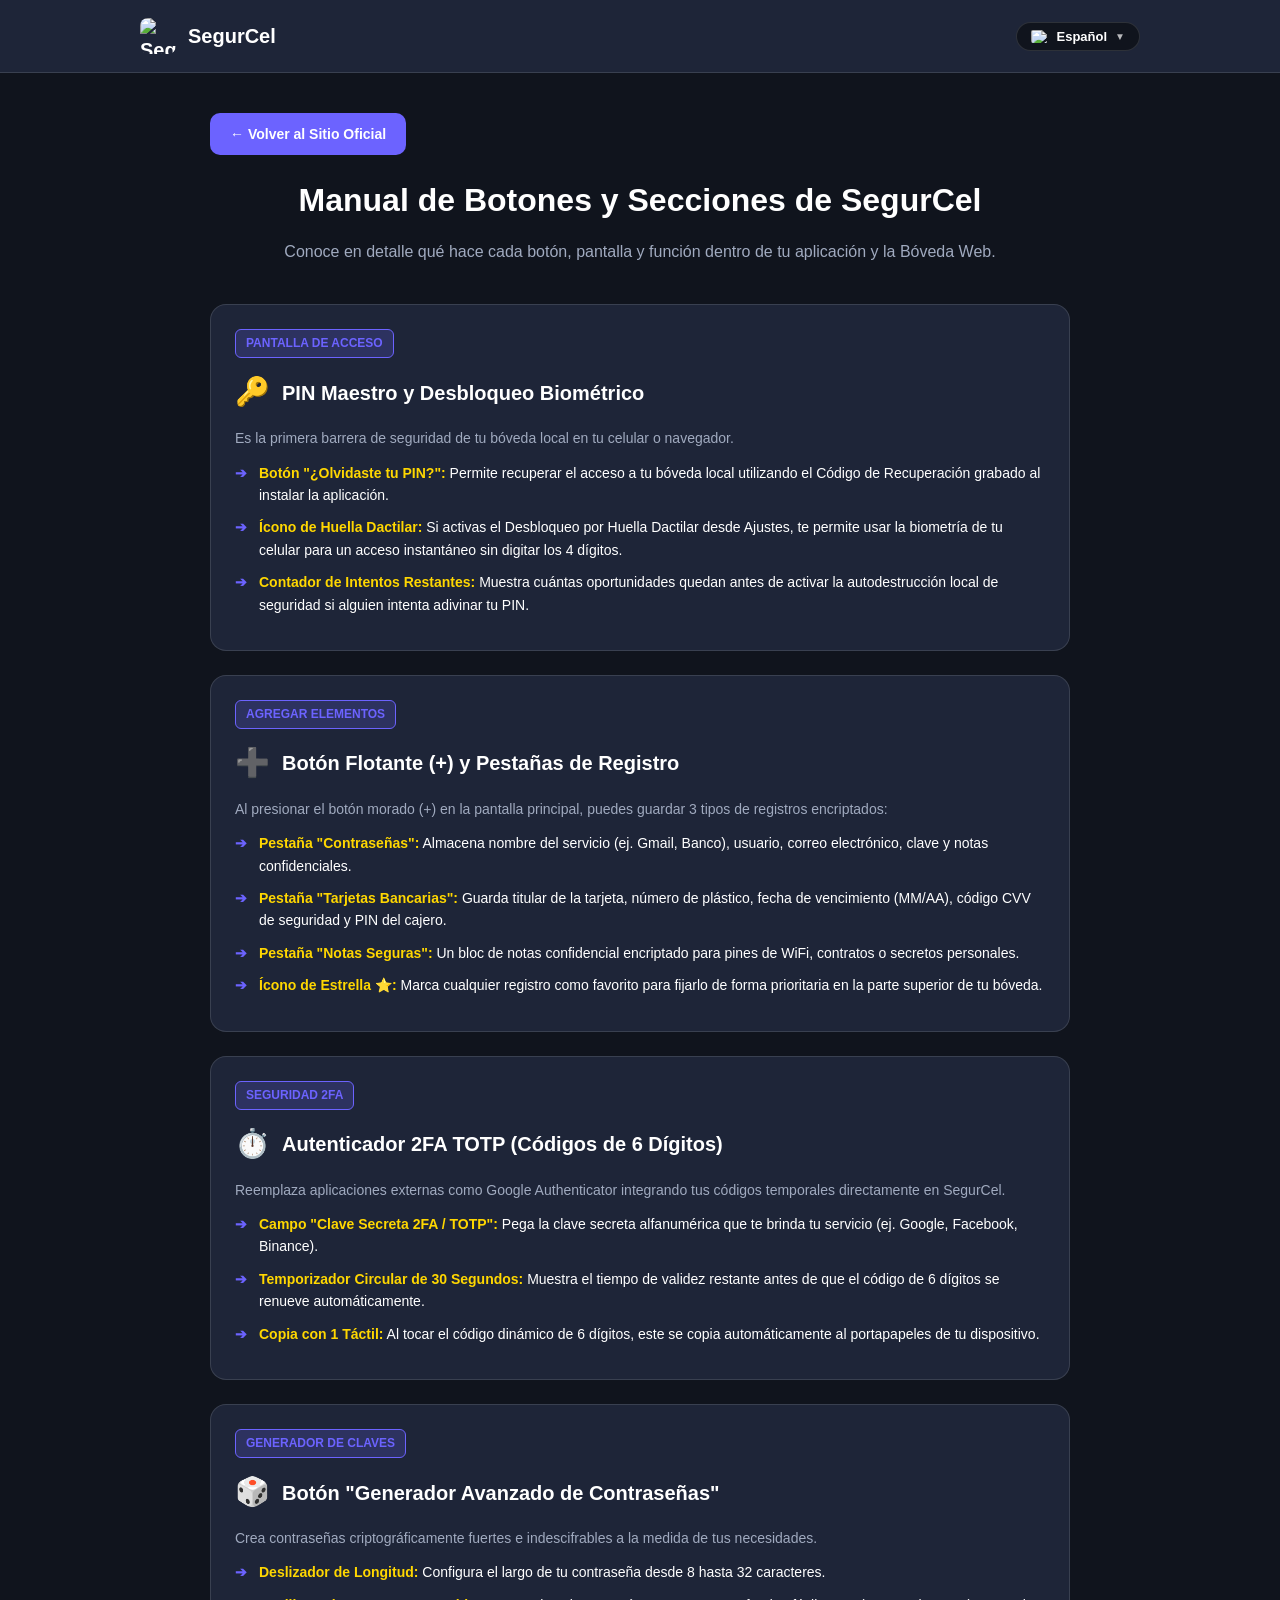
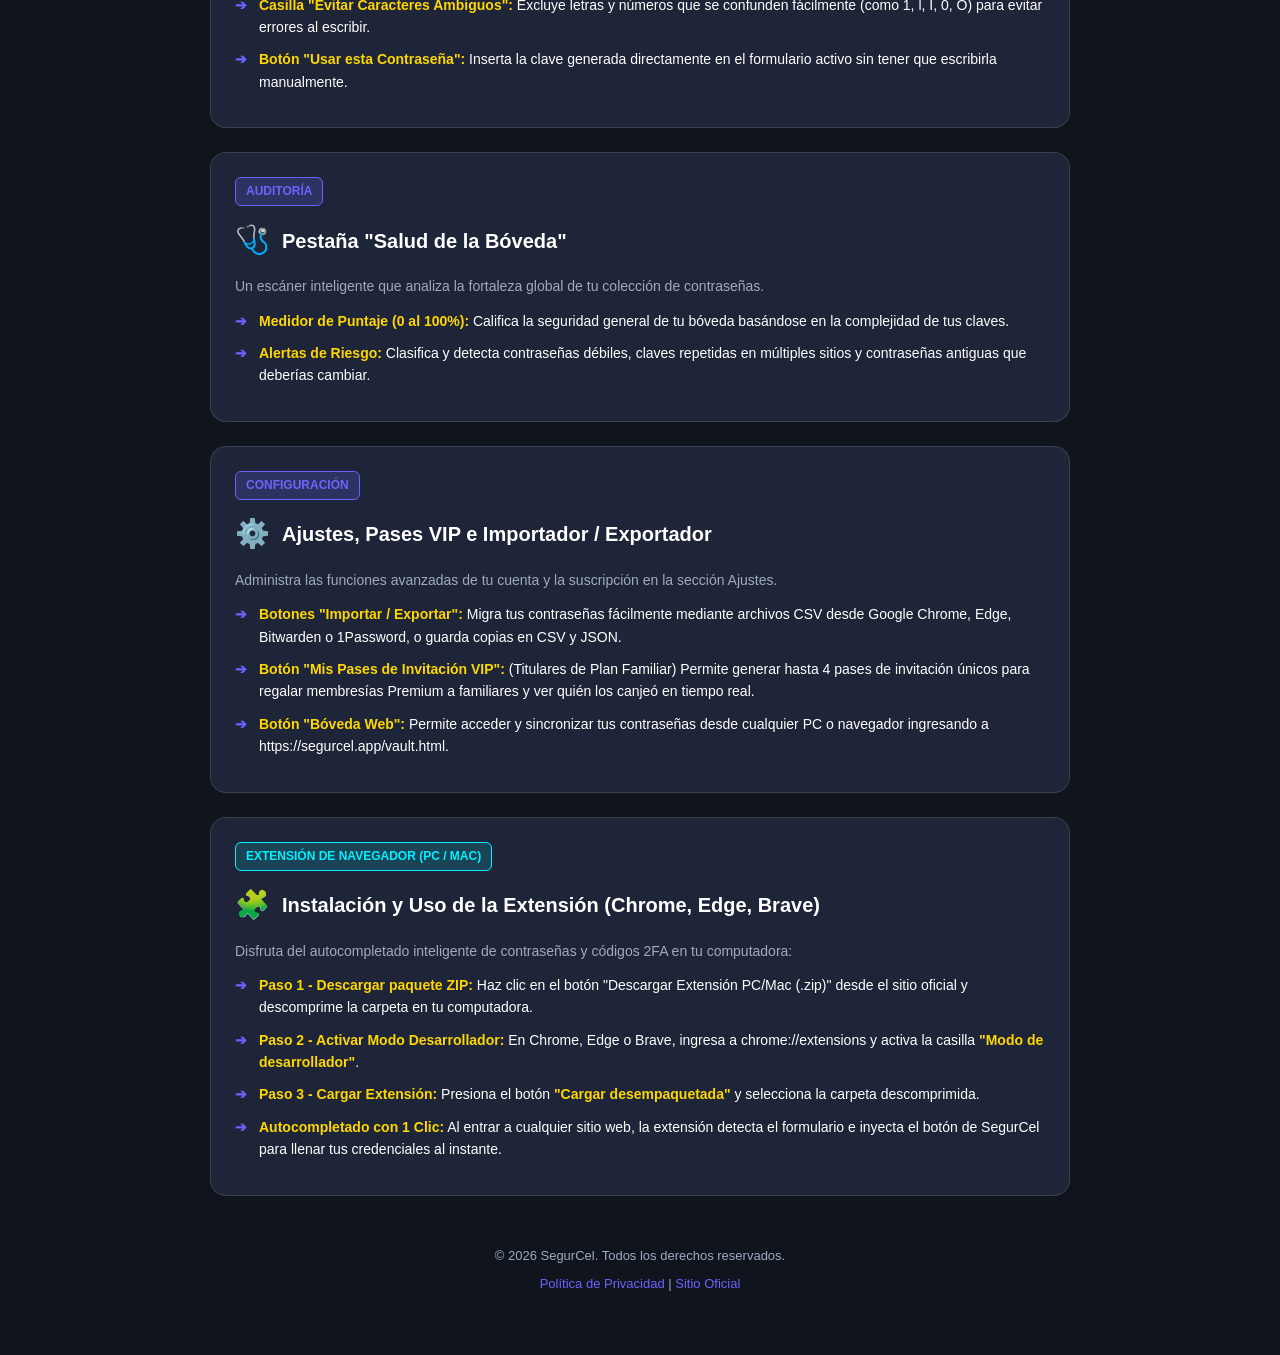
==== web/guide.html @ 8130ceb7 "feat: Add reusable web/navbar.js for header, flags dropdown, and 10-language dynamic footer translat" ====
<!DOCTYPE html>
<html lang="es">
<head>
    <meta charset="UTF-8">
    <meta name="viewport" content="width=device-width, initial-scale=1.0">
    <title>Manual de Funciones y Botones - SegurCel</title>
    <link rel="icon" type="image/png" href="favicon.png">
    <style>
        :root {
            --bg-color: #10141D;
            --card-bg: #1E2538;
            --primary: #6C63FF;
            --accent: #FFD700;
            --text-main: #FFFFFF;
            --text-muted: #A0AABF;
            --border-color: rgba(255, 255, 255, 0.12);
        }

        * {
            box-sizing: border-box;
            margin: 0;
            padding: 0;
            font-family: -apple-system, BlinkMacSystemFont, "Segoe UI", Roboto, Helvetica, Arial, sans-serif;
        }

        body {
            background-color: var(--bg-color);
            color: var(--text-main);
            line-height: 1.6;
            padding-bottom: 60px;
        }

        header {
            background-color: var(--card-bg);
            border-bottom: 1px solid var(--border-color);
            padding: 18px 24px;
            position: sticky;
            top: 0;
            z-index: 100;
        }

        .nav-container {
            max-width: 1000px;
            margin: 0 auto;
            display: flex;
            justify-content: space-between;
            align-items: center;
        }

        .brand {
            display: flex;
            align-items: center;
            gap: 12px;
            text-decoration: none;
            color: var(--text-main);
            font-weight: 800;
            font-size: 20px;
        }

        .brand img {
            width: 36px;
            height: 36px;
            border-radius: 8px;
        }

        .lang-dropdown {
            position: relative;
            display: inline-block;
        }

        .lang-dropbtn {
            background: #10141D;
            color: var(--text-main);
            border: 1px solid var(--border-color);
            padding: 6px 14px;
            border-radius: 20px;
            font-size: 13px;
            font-weight: 600;
            cursor: pointer;
            display: flex;
            align-items: center;
            gap: 8px;
            outline: none;
        }

        .lang-dropbtn img {
            width: 18px;
            height: 13px;
            border-radius: 2px;
            object-fit: cover;
        }

        .lang-dropdown-content {
            display: none;
            position: absolute;
            right: 0;
            top: 115%;
            background-color: #1E2538;
            min-width: 150px;
            box-shadow: 0px 8px 24px rgba(0,0,0,0.6);
            border-radius: 12px;
            border: 1px solid var(--border-color);
            z-index: 2000;
            overflow: hidden;
        }

        .lang-dropdown-content.show {
            display: block;
        }

        .lang-dropdown-content div {
            color: var(--text-main);
            padding: 10px 14px;
            font-size: 13px;
            font-weight: 600;
            cursor: pointer;
            display: flex;
            align-items: center;
            gap: 10px;
            transition: background 0.2s;
        }

        .lang-dropdown-content div:hover {
            background-color: var(--primary);
        }

        .lang-dropdown-content div img {
            width: 18px;
            height: 13px;
            border-radius: 2px;
            object-fit: cover;
        }

        .container {
            max-width: 900px;
            margin: 40px auto 0;
            padding: 0 20px;
        }

        .guide-title {
            font-size: 32px;
            font-weight: 800;
            text-align: center;
            margin-bottom: 12px;
            color: var(--text-main);
        }

        .guide-subtitle {
            text-align: center;
            color: var(--text-muted);
            font-size: 16px;
            margin-bottom: 40px;
        }

        .guide-card {
            background-color: var(--card-bg);
            border: 1px solid var(--border-color);
            border-radius: 16px;
            padding: 24px;
            margin-bottom: 24px;
            transition: transform 0.2s ease, border-color 0.2s ease;
        }

        .guide-card:hover {
            border-color: var(--primary);
        }

        .section-badge {
            display: inline-block;
            background-color: rgba(108, 99, 255, 0.2);
            color: var(--primary);
            border: 1px solid var(--primary);
            font-size: 12px;
            font-weight: 700;
            padding: 4px 10px;
            border-radius: 6px;
            margin-bottom: 12px;
            text-transform: uppercase;
        }

        .card-header {
            display: flex;
            align-items: center;
            gap: 12px;
            margin-bottom: 12px;
        }

        .card-icon {
            font-size: 28px;
        }

        .card-title {
            font-size: 20px;
            font-weight: 700;
        }

        .card-text {
            color: var(--text-muted);
            font-size: 14px;
            margin-bottom: 12px;
        }

        ul.button-list {
            list-style: none;
            padding-left: 0;
        }

        ul.button-list li {
            position: relative;
            padding-left: 24px;
            margin-bottom: 10px;
            color: var(--text-main);
            font-size: 14px;
        }

        ul.button-list li strong {
            color: var(--accent);
        }

        ul.button-list li::before {
            content: "➔";
            position: absolute;
            left: 0;
            color: var(--primary);
            font-weight: bold;
        }

        @media (max-width: 600px) {
            header { padding: 12px 16px; }
            .brand { font-size: 17px; gap: 8px; }
            .brand img { width: 28px; height: 28px; }
            .container { margin-top: 20px; padding: 0 14px; }
            .btn-back { display: block; width: 100%; text-align: center; padding: 12px; font-size: 13px; margin-bottom: 20px; }
            .guide-title { font-size: 22px; line-height: 1.3; }
            .guide-subtitle { font-size: 13px; margin-bottom: 24px; }
            .guide-card { padding: 16px 14px; border-radius: 14px; margin-bottom: 16px; }
            .card-header { gap: 8px; margin-bottom: 8px; }
            .card-icon { font-size: 24px; }
            .card-title { font-size: 17px; }
            .card-text { font-size: 13px; margin-bottom: 10px; }
            ul.button-list li { padding-left: 20px; font-size: 13px; margin-bottom: 8px; }
        }

        footer { text-align: center; margin-top: 50px; color: var(--text-muted); font-size: 13px; }
        footer a { color: var(--primary); text-decoration: none; }
        .btn-back { display: inline-block; background-color: var(--primary); color: #fff; padding: 10px 20px; border-radius: 10px; text-decoration: none; font-weight: 700; font-size: 14px; margin-bottom: 20px; }
    </style>
</head>
<body>
    <header>
        <div class="nav-container">
            <a href="index.html" class="brand">
                <img src="assets/assets/html/logo_solo.jpeg" alt="SegurCel Logo">
                <span>SegurCel</span>
            </a>
            <div class="lang-dropdown">
                <button class="lang-dropbtn" onclick="toggleLangMenu(event)">
                    <img src="https://flagcdn.com/20x15/es.png" id="selectedFlag" alt="Flag">
                    <span id="selectedLangName">Español</span>
                    <span style="font-size: 10px; opacity: 0.7;">▼</span>
                </button>
                <div class="lang-dropdown-content" id="langMenu">
                    <div onclick="selectLanguage('es', 'https://flagcdn.com/20x15/es.png', 'Español')"><img src="https://flagcdn.com/20x15/es.png" alt="es"> Español</div>
                    <div onclick="selectLanguage('en', 'https://flagcdn.com/20x15/us.png', 'English')"><img src="https://flagcdn.com/20x15/us.png" alt="en"> English</div>
                    <div onclick="selectLanguage('pt', 'https://flagcdn.com/20x15/br.png', 'Português')"><img src="https://flagcdn.com/20x15/br.png" alt="pt"> Português</div>
                    <div onclick="selectLanguage('zh', 'https://flagcdn.com/20x15/cn.png', '中文')"><img src="https://flagcdn.com/20x15/cn.png" alt="zh"> 中文</div>
                    <div onclick="selectLanguage('fr', 'https://flagcdn.com/20x15/fr.png', 'Français')"><img src="https://flagcdn.com/20x15/fr.png" alt="fr"> Français</div>
                    <div onclick="selectLanguage('hi', 'https://flagcdn.com/20x15/in.png', 'हिन्दी')"><img src="https://flagcdn.com/20x15/in.png" alt="hi"> हिन्दी</div>
                    <div onclick="selectLanguage('de', 'https://flagcdn.com/20x15/de.png', 'Deutsch')"><img src="https://flagcdn.com/20x15/de.png" alt="de"> Deutsch</div>
                    <div onclick="selectLanguage('ja', 'https://flagcdn.com/20x15/jp.png', '日本語')"><img src="https://flagcdn.com/20x15/jp.png" alt="ja"> 日本語</div>
                    <div onclick="selectLanguage('ko', 'https://flagcdn.com/20x15/kr.png', '한국어')"><img src="https://flagcdn.com/20x15/kr.png" alt="ko"> 한국어</div>
                    <div onclick="selectLanguage('ru', 'https://flagcdn.com/20x15/ru.png', 'Русский')"><img src="https://flagcdn.com/20x15/ru.png" alt="ru"> Русский</div>
                </div>
            </div>
        </div>
    </header>

    <div class="container">
        <a href="index.html" class="btn-back" id="btnBack">← Volver al Sitio Oficial</a>
        <h1 class="guide-title" id="guideTitle">Manual de Botones y Secciones de SegurCel</h1>
        <p class="guide-subtitle" id="guideSub">Conoce en detalle qué hace cada botón, pantalla y función dentro de tu aplicación y la Bóveda Web.</p>

        <!-- Sección 1 -->
        <div class="guide-card">
            <span class="section-badge" id="s1_badge">PANTALLA DE ACCESO</span>
            <div class="card-header">
                <span class="card-icon">🔑</span>
                <h2 class="card-title" id="s1_title">PIN Maestro y Desbloqueo Biométrico</h2>
            </div>
            <p class="card-text" id="s1_text">Es la primera barrera de seguridad de tu bóveda local en tu celular o navegador.</p>
            <ul class="button-list">
                <li id="s1_l1"><strong>Botón "¿Olvidaste tu PIN?":</strong> Permite recuperar el acceso a tu bóveda local utilizando el Código de Recuperación grabado al instalar la aplicación.</li>
                <li id="s1_l2"><strong>Ícono de Huella Dactilar:</strong> Si activas el Desbloqueo por Huella Dactilar desde Ajustes, te permite usar la biometría de tu celular para un acceso instantáneo sin digitar los 4 dígitos.</li>
                <li id="s1_l3"><strong>Contador de Intentos Restantes:</strong> Muestra cuántas oportunidades quedan antes de activar la autodestrucción local de seguridad si alguien intenta adivinar tu PIN.</li>
            </ul>
        </div>

        <!-- Sección 2 -->
        <div class="guide-card">
            <span class="section-badge" id="s2_badge">AGREGAR ELEMENTOS</span>
            <div class="card-header">
                <span class="card-icon">➕</span>
                <h2 class="card-title" id="s2_title">Botón Flotante (+) y Pestañas de Registro</h2>
            </div>
            <p class="card-text" id="s2_text">Al presionar el botón morado (+) en la pantalla principal, puedes guardar 3 tipos de registros encriptados:</p>
            <ul class="button-list">
                <li id="s2_l1"><strong>Pestaña "Contraseñas":</strong> Almacena nombre del servicio (ej. Gmail, Banco), usuario, correo electrónico, clave y notas confidenciales.</li>
                <li id="s2_l2"><strong>Pestaña "Tarjetas Bancarias":</strong> Guarda titular de la tarjeta, número de plástico, fecha de vencimiento (MM/AA), código CVV de seguridad y PIN del cajero.</li>
                <li id="s2_l3"><strong>Pestaña "Notas Seguras":</strong> Un bloc de notas confidencial encriptado para pines de WiFi, contratos o secretos personales.</li>
                <li id="s2_l4"><strong>Ícono de Estrella ⭐:</strong> Marca cualquier registro como favorito para fijarlo de forma prioritaria en la parte superior de tu bóveda.</li>
            </ul>
        </div>

        <!-- Sección 3 -->
        <div class="guide-card">
            <span class="section-badge" id="s3_badge">SEGURIDAD 2FA</span>
            <div class="card-header">
                <span class="card-icon">⏱️</span>
                <h2 class="card-title" id="s3_title">Autenticador 2FA TOTP (Códigos de 6 Dígitos)</h2>
            </div>
            <p class="card-text" id="s3_text">Reemplaza aplicaciones externas como Google Authenticator integrando tus códigos temporales directamente en SegurCel.</p>
            <ul class="button-list">
                <li id="s3_l1"><strong>Campo "Clave Secreta 2FA / TOTP":</strong> Pega la clave secreta alfanumérica que te brinda tu servicio (ej. Google, Facebook, Binance).</li>
                <li id="s3_l2"><strong>Temporizador Circular de 30 Segundos:</strong> Muestra el tiempo de validez restante antes de que el código de 6 dígitos se renueve automáticamente.</li>
                <li id="s3_l3"><strong>Copia con 1 Táctil:</strong> Al tocar el código dinámico de 6 dígitos, este se copia automáticamente al portapapeles de tu dispositivo.</li>
            </ul>
        </div>

        <!-- Sección 4 -->
        <div class="guide-card">
            <span class="section-badge" id="s4_badge">GENERADOR DE CLAVES</span>
            <div class="card-header">
                <span class="card-icon">🎲</span>
                <h2 class="card-title" id="s4_title">Botón "Generador Avanzado de Contraseñas"</h2>
            </div>
            <p class="card-text" id="s4_text">Crea contraseñas criptográficamente fuertes e indescifrables a la medida de tus necesidades.</p>
            <ul class="button-list">
                <li id="s4_l1"><strong>Deslizador de Longitud:</strong> Configura el largo de tu contraseña desde 8 hasta 32 caracteres.</li>
                <li id="s4_l2"><strong>Casilla "Evitar Caracteres Ambiguos":</strong> Excluye letras y números que se confunden fácilmente (como 1, l, I, 0, O) para evitar errores al escribir.</li>
                <li id="s4_l3"><strong>Botón "Usar esta Contraseña":</strong> Inserta la clave generada directamente en el formulario activo sin tener que escribirla manualmente.</li>
            </ul>
        </div>

        <!-- Sección 5 -->
        <div class="guide-card">
            <span class="section-badge" id="s5_badge">AUDITORÍA</span>
            <div class="card-header">
                <span class="card-icon">🩺</span>
                <h2 class="card-title" id="s5_title">Pestaña "Salud de la Bóveda"</h2>
            </div>
            <p class="card-text" id="s5_text">Un escáner inteligente que analiza la fortaleza global de tu colección de contraseñas.</p>
            <ul class="button-list">
                <li id="s5_l1"><strong>Medidor de Puntaje (0 al 100%):</strong> Califica la seguridad general de tu bóveda basándose en la complejidad de tus claves.</li>
                <li id="s5_l2"><strong>Alertas de Riesgo:</strong> Clasifica y detecta contraseñas débiles, claves repetidas en múltiples sitios y contraseñas antiguas que deberías cambiar.</li>
            </ul>
        </div>

        <!-- Sección 6 -->
        <div class="guide-card">
            <span class="section-badge" id="s6_badge">CONFIGURACIÓN</span>
            <div class="card-header">
                <span class="card-icon">⚙️</span>
                <h2 class="card-title" id="s6_title">Ajustes, Pases VIP e Importador / Exportador</h2>
            </div>
            <p class="card-text" id="s6_text">Administra las funciones avanzadas de tu cuenta y la suscripción en la sección Ajustes.</p>
            <ul class="button-list">
                <li id="s6_l1"><strong>Botones "Importar / Exportar":</strong> Migra tus contraseñas fácilmente mediante archivos CSV desde Google Chrome, Edge, Bitwarden o 1Password, o guarda copias en CSV y JSON.</li>
                <li id="s6_l2"><strong>Botón "Mis Pases de Invitación VIP":</strong> (Titulares de Plan Familiar) Permite generar hasta 4 pases de invitación únicos para regalar membresías Premium a familiares y ver quién los canjeó en tiempo real.</li>
                <li id="s6_l3"><strong>Botón "Bóveda Web":</strong> Permite acceder y sincronizar tus contraseñas desde cualquier PC o navegador ingresando a https://segurcel.app/vault.html.</li>
            </ul>
        </div>

        <!-- Sección 7 -->
        <div class="guide-card" id="extension-install">
            <span class="section-badge" style="border-color: #00F0FF; color: #00F0FF; background-color: rgba(0,240,255,0.15);" id="s7_badge">EXTENSIÓN DE NAVEGADOR (PC / MAC)</span>
            <div class="card-header">
                <span class="card-icon">🧩</span>
                <h2 class="card-title" id="s7_title">Instalación y Uso de la Extensión (Chrome, Edge, Brave)</h2>
            </div>
            <p class="card-text" id="s7_text">Disfruta del autocompletado inteligente de contraseñas y códigos 2FA en tu computadora:</p>
            <ul class="button-list">
                <li id="s7_l1"><strong>Paso 1 - Descargar paquete ZIP:</strong> Haz clic en el botón "Descargar Extensión PC/Mac (.zip)" desde el sitio oficial y descomprime la carpeta en tu computadora.</li>
                <li id="s7_l2"><strong>Paso 2 - Activar Modo Desarrollador:</strong> En Chrome, Edge o Brave, ingresa a <code>chrome://extensions</code> y activa la casilla <strong>"Modo de desarrollador"</strong> (esquina superior derecha).</li>
                <li id="s7_l3"><strong>Paso 3 - Cargar Extensión:</strong> Presiona el botón <strong>"Cargar desempaquetada"</strong> y selecciona la carpeta descomprimida. El ícono de SegurCel aparecerá en tu barra de herramientas.</li>
                <li id="s7_l4"><strong>Autocompletado con 1 Clic:</strong> Al entrar a cualquier sitio web, la extensión detecta el formulario e inyecta el botón de SegurCel para llenar tus credenciales al instante.</li>
            </ul>
        </div>

        <footer>
            <p id="footerCopyright">&copy; 2026 SegurCel. Todos los derechos reservados.</p>
            <p style="margin-top: 8px;">
                <a href="privacy.html" id="linkFooterPrivacy">Política de Privacidad</a> |
                <a href="index.html" id="linkFooterOfficial">Sitio Oficial</a>
            </p>
        </footer>
    </div>

    <script src="navbar.js"></script>

    <script>
        const flagsMap = {
            es: "https://flagcdn.com/20x15/es.png",
            en: "https://flagcdn.com/20x15/us.png",
            pt: "https://flagcdn.com/20x15/br.png",
            zh: "https://flagcdn.com/20x15/cn.png",
            fr: "https://flagcdn.com/20x15/fr.png",
            hi: "https://flagcdn.com/20x15/in.png",
            de: "https://flagcdn.com/20x15/de.png",
            ja: "https://flagcdn.com/20x15/jp.png",
            ko: "https://flagcdn.com/20x15/kr.png",
            ru: "https://flagcdn.com/20x15/ru.png"
        };

        const namesMap = {
            es: "Español", en: "English", pt: "Português", zh: "中文", fr: "Français",
            hi: "हिन्दी", de: "Deutsch", ja: "日本語", ko: "한국어", ru: "Русский"
        };

        const dict = {
            es: {
                btnBack: "← Volver al Sitio Oficial", title: "Manual de Botones y Secciones de SegurCel", sub: "Conoce en detalle qué hace cada botón, pantalla y función dentro de tu aplicación y la Bóveda Web.",
                s1_b: "PANTALLA DE ACCESO", s1_t: "PIN Maestro y Desbloqueo Biométrico", s1_x: "Es la primera barrera de seguridad de tu bóveda local en tu celular o navegador.",
                s1_1: "<strong>Botón \"¿Olvidaste tu PIN?\":</strong> Permite recuperar el acceso a tu bóveda local utilizando el Código de Recuperación grabado al instalar la aplicación.",
                s1_2: "<strong>Ícono de Huella Dactilar:</strong> Si activas el Desbloqueo por Huella Dactilar desde Ajustes, te permite usar la biometría de tu celular para un acceso instantáneo sin digitar los 4 dígitos.",
                s1_3: "<strong>Contador de Intentos Restantes:</strong> Muestra cuántas oportunidades quedan antes de activar la autodestrucción local de seguridad si alguien intenta adivinar tu PIN.",
                s2_b: "AGREGAR ELEMENTOS", s2_t: "Botón Flotante (+) y Pestañas de Registro", s2_x: "Al presionar el botón morado (+) en la pantalla principal, puedes guardar 3 tipos de registros encriptados:",
                s2_1: "<strong>Pestaña \"Contraseñas\":</strong> Almacena nombre del servicio (ej. Gmail, Banco), usuario, correo electrónico, clave y notas confidenciales.",
                s2_2: "<strong>Pestaña \"Tarjetas Bancarias\":</strong> Guarda titular de la tarjeta, número de plástico, fecha de vencimiento (MM/AA), código CVV de seguridad y PIN del cajero.",
                s2_3: "<strong>Pestaña \"Notas Seguras\":</strong> Un bloc de notas confidencial encriptado para pines de WiFi, contratos o secretos personales.",
                s2_4: "<strong>Ícono de Estrella ⭐:</strong> Marca cualquier registro como favorito para fijarlo de forma prioritaria en la parte superior de tu bóveda.",
                s3_b: "SEGURIDAD 2FA", s3_t: "Autenticador 2FA TOTP (Códigos de 6 Dígitos)", s3_x: "Reemplaza aplicaciones externas como Google Authenticator integrando tus códigos temporales directamente en SegurCel.",
                s3_1: "<strong>Campo \"Clave Secreta 2FA / TOTP\":</strong> Pega la clave secreta alfanumérica que te brinda tu servicio (ej. Google, Facebook, Binance).",
                s3_2: "<strong>Temporizador Circular de 30 Segundos:</strong> Muestra el tiempo de validez restante antes de que el código de 6 dígitos se renueve automáticamente.",
                s3_3: "<strong>Copia con 1 Táctil:</strong> Al tocar el código dinámico de 6 dígitos, este se copia automáticamente al portapapeles de tu dispositivo.",
                s4_b: "GENERADOR DE CLAVES", s4_t: "Botón \"Generador Avanzado de Contraseñas\"", s4_x: "Crea contraseñas criptográficamente fuertes e indescifrables a la medida de tus necesidades.",
                s4_1: "<strong>Deslizador de Longitud:</strong> Configura el largo de tu contraseña desde 8 hasta 32 caracteres.",
                s4_2: "<strong>Casilla \"Evitar Caracteres Ambiguos\":</strong> Excluye letras y números que se confunden fácilmente (como 1, l, I, 0, O) para evitar errores al escribir.",
                s4_3: "<strong>Botón \"Usar esta Contraseña\":</strong> Inserta la clave generada directamente en el formulario activo sin tener que escribirla manualmente.",
                s5_b: "AUDITORÍA", s5_t: "Pestaña \"Salud de la Bóveda\"", s5_x: "Un escáner inteligente que analiza la fortaleza global de tu colección de contraseñas.",
                s5_1: "<strong>Medidor de Puntaje (0 al 100%):</strong> Califica la seguridad general de tu bóveda basándose en la complejidad de tus claves.",
                s5_2: "<strong>Alertas de Riesgo:</strong> Clasifica y detecta contraseñas débiles, claves repetidas en múltiples sitios y contraseñas antiguas que deberías cambiar.",
                s6_b: "CONFIGURACIÓN", s6_t: "Ajustes, Pases VIP e Importador / Exportador", s6_x: "Administra las funciones avanzadas de tu cuenta y la suscripción en la sección Ajustes.",
                s6_1: "<strong>Botones \"Importar / Exportar\":</strong> Migra tus contraseñas fácilmente mediante archivos CSV desde Google Chrome, Edge, Bitwarden o 1Password, o guarda copias en CSV y JSON.",
                s6_2: "<strong>Botón \"Mis Pases de Invitación VIP\":</strong> (Titulares de Plan Familiar) Permite generar hasta 4 pases de invitación únicos para regalar membresías Premium a familiares y ver quién los canjeó en tiempo real.",
                s6_3: "<strong>Botón \"Bóveda Web\":</strong> Permite acceder y sincronizar tus contraseñas desde cualquier PC o navegador ingresando a https://segurcel.app/vault.html.",
                s7_b: "EXTENSIÓN DE NAVEGADOR (PC / MAC)", s7_t: "Instalación y Uso de la Extensión (Chrome, Edge, Brave)", s7_x: "Disfruta del autocompletado inteligente de contraseñas y códigos 2FA en tu computadora:",
                s7_1: "<strong>Paso 1 - Descargar paquete ZIP:</strong> Haz clic en el botón \"Descargar Extensión PC/Mac (.zip)\" desde el sitio oficial y descomprime la carpeta en tu computadora.",
                s7_2: "<strong>Paso 2 - Activar Modo Desarrollador:</strong> En Chrome, Edge o Brave, ingresa a <code>chrome://extensions</code> y activa la casilla <strong>\"Modo de desarrollador\"</strong>.",
                s7_3: "<strong>Paso 3 - Cargar Extensión:</strong> Presiona el botón <strong>\"Cargar desempaquetada\"</strong> y selecciona la carpeta descomprimida.",
                s7_4: "<strong>Autocompletado con 1 Clic:</strong> Al entrar a cualquier sitio web, la extensión detecta el formulario e inyecta el botón de SegurCel para llenar tus credenciales al instante."
            },
            en: {
                btnBack: "← Back to Official Site", title: "SegurCel Buttons & Features Manual", sub: "Discover in detail what every button, screen, and feature does inside your app and the Web Vault.",
                s1_b: "ACCESS SCREEN", s1_t: "Master PIN & Biometric Unlock", s1_x: "This is the first security barrier of your local vault on your phone or browser.",
                s1_1: "<strong>\"Forgot your PIN?\" Button:</strong> Restores access to your local vault using the Recovery Code saved during initial setup.",
                s1_2: "<strong>Fingerprint Icon:</strong> Enable Fingerprint Unlock from Settings to use biometric authentication for instant access without typing 4 digits.",
                s1_3: "<strong>Remaining Attempts Counter:</strong> Shows remaining attempts before activating local security self-destruction if someone guesses your PIN.",
                s2_b: "ADD ITEMS", s2_t: "Floating (+) Button & Entry Tabs", s2_x: "Tapping the purple (+) button on the main screen lets you save 3 types of encrypted records:",
                s2_1: "<strong>\"Passwords\" Tab:</strong> Stores service name (e.g. Gmail, Bank), username, email, password, and confidential notes.",
                s2_2: "<strong>\"Bank Cards\" Tab:</strong> Stores cardholder name, card number, expiration date (MM/YY), CVV code, and ATM PIN.",
                s2_3: "<strong>\"Secure Notes\" Tab:</strong> An encrypted confidential notepad for WiFi PINs, contracts, or personal secrets.",
                s2_4: "<strong>Star Icon ⭐:</strong> Marks any entry as a favorite to pin it at the top of your vault.",
                s3_b: "2FA SECURITY", s3_t: "2FA TOTP Authenticator (6-Digit Codes)", s3_x: "Replaces separate apps like Google Authenticator by generating temporary codes directly inside SegurCel.",
                s3_1: "<strong>\"2FA Secret Key / TOTP\" Field:</strong> Paste the alphanumeric secret key provided by your service (e.g. Google, Facebook, Binance).",
                s3_2: "<strong>30-Second Circular Countdown:</strong> Shows remaining validity time before the 6-digit code auto-renews.",
                s3_3: "<strong>1-Tap Copy:</strong> Tap the dynamic 6-digit code to copy it instantly to your clipboard.",
                s4_b: "KEY GENERATOR", s4_t: "\"Advanced Password Generator\" Button", s4_x: "Creates cryptographically strong, uncrackable passwords tailored to your needs.",
                s4_1: "<strong>Length Slider:</strong> Configures password length from 8 up to 32 characters.",
                s4_2: "<strong>\"Avoid Ambiguous Characters\" Checkbox:</strong> Excludes easily confused letters and numbers (like 1, l, I, 0, O) to prevent typing errors.",
                s4_3: "<strong>\"Use this Password\" Button:</strong> Inserts the generated key directly into your active form without manual typing.",
                s5_b: "AUDIT", s5_t: "\"Vault Health\" Tab", s5_x: "A smart scanner that analyzes the overall strength of your password collection.",
                s5_1: "<strong>Score Gauge (0 to 100%):</strong> Rates your vault's security based on key complexity.",
                s5_2: "<strong>Risk Alerts:</strong> Flags weak passwords, reused keys across sites, and old passwords you should change.",
                s6_b: "SETTINGS", s6_t: "Settings, VIP Passes & Importer / Exporter", s6_x: "Manage advanced account features and subscriptions in the Settings section.",
                s6_1: "<strong>\"Import / Export\" Buttons:</strong> Easily migrate passwords via CSV files from Chrome, Edge, Bitwarden, or 1Password, or save backups in CSV/JSON.",
                s6_2: "<strong>\"My VIP Invitation Passes\" Button:</strong> (Family Owners) Generates up to 4 unique VIP passes to gift Premium subscriptions and see who redeemed them in real time.",
                s6_3: "<strong>\"Web Vault\" Button:</strong> Access and sync passwords from any PC or browser at https://segurcel.app/vault.html.",
                s7_b: "BROWSER EXTENSION (PC / MAC)", s7_t: "Extension Installation & Usage (Chrome, Edge, Brave)", s7_x: "Enjoy smart autofill of passwords and 2FA codes on your computer:",
                s7_1: "<strong>Step 1 - Download ZIP package:</strong> Click \"Download PC/Mac Extension (.zip)\" from the official site and unzip the folder.",
                s7_2: "<strong>Step 2 - Enable Developer Mode:</strong> In Chrome, Edge, or Brave, go to <code>chrome://extensions</code> and enable <strong>\"Developer mode\"</strong>.",
                s7_3: "<strong>Step 3 - Load Extension:</strong> Click <strong>\"Load unpacked\"</strong> and select the unzipped folder.",
                s7_4: "<strong>1-Click Autofill:</strong> When visiting any website, the extension detects the form and inserts the SegurCel button to fill your credentials instantly."
            },
            pt: {
                btnBack: "← Voltar ao Site Oficial", title: "Manual de Botões e Recursos do SegurCel", sub: "Descubra em detalhes o que cada botão, tela e recurso faz no seu aplicativo e no Cofre Web.",
                s1_b: "TELA DE ACESSO", s1_t: "PIN Mestre e Desbloqueio Biométrico", s1_x: "É a primeira barreira de segurança do seu cofre local no seu celular ou navegador.",
                s1_1: "<strong>Botão \"Esqueceu seu PIN?\":</strong> Restaura o acesso ao cofre local usando o Código de Recuperação salvo durante a configuração.",
                s1_2: "<strong>Ícone de Impressão Digital:</strong> Ative o Desbloqueio por Impressão Digital nas Configurações para usar biometria e acessar sem digitar 4 dígitos.",
                s1_3: "<strong>Contador de Tentativas Restantes:</strong> Mostra as tentativas restantes antes de ativar a autodestruição do cofre local por segurança.",
                s2_b: "ADICIONAR ITENS", s2_t: "Botão Flutuante (+) e Abas de Registro", s2_x: "Ao tocar no botão roxo (+) na tela principal, você pode salvar 3 tipos de registros criptografados:",
                s2_1: "<strong>Aba \"Senhas\":</strong> Armazena nome do serviço (ex: Gmail, Banco), usuário, e-mail, senha e notas confidenciais.",
                s2_2: "<strong>Aba \"Cartões Bancários\":</strong> Armazena titular, número do cartão, data de validade (MM/AA), código CVV e PIN do caixa eletrônico.",
                s2_3: "<strong>Aba \"Notas Seguras\":</strong> Um bloco de notas confidencial criptografado para senhas de WiFi, contratos ou segredos.",
                s2_4: "<strong>Ícone de Estrela ⭐:</strong> Marca qualquer item como favorito para fixá-lo no topo do cofre.",
                s3_b: "SEGURANÇA 2FA", s3_t: "Autenticador 2FA TOTP (Códigos de 6 Dígitos)", s3_x: "Substitui aplicativos como Google Authenticator gerando códigos temporários no SegurCel.",
                s3_1: "<strong>Campo \"Chave Secreta 2FA / TOTP\":</strong> Cole a chave secreta alfanumérica fornecida pelo seu serviço (ex: Google, Binance).",
                s3_2: "<strong>Temporizador Circular de 30 Segundos:</strong> Mostra o tempo restante antes que o código de 6 dígitos seja renovado.",
                s3_3: "<strong>Cópia com 1 Toque:</strong> Toque no código de 6 dígitos para copiá-lo para a área de transferência.",
                s4_b: "GERADOR DE SENHAS", s4_t: "Botão \"Gerador Avançado de Senhas\"", s4_x: "Cria senhas criptograficamente fortes e inquebráveis sob medida.",
                s4_1: "<strong>Controlador de Comprimento:</strong> Configura o tamanho da senha de 8 até 32 caracteres.",
                s4_2: "<strong>Caixa \"Evitar Caracteres Ambíguos\":</strong> Exclui letras e números confusos (como 1, l, I, 0, O) para evitar erros.",
                s4_3: "<strong>Botão \"Usar esta Senha\":</strong> Insere a senha gerada diretamente no formulário ativo.",
                s5_b: "AUDITORIA", s5_t: "Aba \"Saúde do Cofre\"", s5_x: "Um scanner inteligente que analisa a força geral de suas senhas.",
                s5_1: "<strong>Pontuação (0 a 100%):</strong> Avalia a segurança do cofre com base na complexidade das chaves.",
                s5_2: "<strong>Alertas de Risco:</strong> Identifica senhas fracas, reutilizadas e antigas que devem ser alteradas.",
                s6_b: "CONFIGURAÇÕES", s6_t: "Configurações, Passes VIP e Importador / Exportador", s6_x: "Gerencie recursos avançados e assinaturas na seção Configurações.",
                s6_1: "<strong>Botões \"Importar / Exportar\":</strong> Migre senhas facilmente via CSV do Chrome, Edge, Bitwarden ou 1Password, ou salve backups.",
                s6_2: "<strong>Botão \"Meus Passes de Convite VIP\":</strong> (Titulares do Plano Familiar) Gera até 4 passes VIP para dar assinaturas de presente.",
                s6_3: "<strong>Botão \"Cofre Web\":</strong> Acesse e sincronize senhas de qualquer PC em https://segurcel.app/vault.html.",
                s7_b: "EXTENSÃO DE NAVEGADOR (PC / MAC)", s7_t: "Instalação e Uso da Extensão (Chrome, Edge, Brave)", s7_x: "Aproveite o preenchimento automático inteligente de senhas e códigos 2FA no seu computador:",
                s7_1: "<strong>Passo 1 - Baixar pacote ZIP:</strong> Clique no botão \"Baixar Extensão PC/Mac (.zip)\" no site oficial e descompacte a pasta.",
                s7_2: "<strong>Passo 2 - Ativar Modo do Desenvolvedor:</strong> No Chrome, Edge ou Brave, acesse <code>chrome://extensions</code> e ative o <strong>\"Modo do desenvolvedor\"</strong>.",
                s7_3: "<strong>Passo 3 - Carregar Extensão:</strong> Clique em <strong>\"Carregar sem compactação\"</strong> e selecione a pasta descompactada.",
                s7_4: "<strong>Preenchimento Automático em 1 Clique:</strong> Ao visitar qualquer site, a extensão detecta o formulário e exibe o botão do SegurCel para preencher suas credenciais."
            },
            zh: {
                btnBack: "← 返回官方网站", title: "SegurCel 按钮与功能使用手册", sub: "详细了解应用及网页端保险库中每个按钮、屏幕和功能的作用。",
                s1_b: "访问屏幕", s1_t: "主 PIN 码与指纹解锁", s1_x: "这是手机或浏览器上本地保险库的第一道安全防线。",
                s1_1: "<strong>“忘记 PIN 码？”按钮：</strong> 使用初始设置时保存的恢复代码恢复对本地保险库的访问。",
                s1_2: "<strong>指纹图标：</strong> 在设置中启用指纹解锁，即可使用生物识别免输入 4 位 PIN 码快速解锁。",
                s1_3: "<strong>剩余尝试次数：</strong> 显示在触发本地数据自毁之前剩余的 PIN 码尝试次数。",
                s2_b: "添加项目", s2_t: "浮动 (+) 按钮与项目标签", s2_x: "点击主屏幕上的紫色 (+) 按钮，可保存 3 种类型的加密记录：",
                s2_1: "<strong>“密码”标签：</strong> 存储服务名称（如 Gmail、银行）、用户名、邮箱、密码及保密笔记。",
                s2_2: "<strong>“银行卡”标签：</strong> 存储持卡人姓名、卡号、有效期 (MM/YY)、CVV 码及取款 PIN 码。",
                s2_3: "<strong>“保密笔记”标签：</strong> 用于加密存储 WiFi 密码、合同或个人隐私的加密记事本。",
                s2_4: "<strong>星标图标 ⭐：</strong> 将任何记录标记为收藏，置顶显示在保险库顶部。",
                s3_b: "2FA 安全", s3_t: "2FA TOTP 验证器（6位动态码）", s3_x: "直接在 SegurCel 内生成动态验证码，无需再使用 Google Authenticator 等第三方应用。",
                s3_1: "<strong>“2FA 密钥 / TOTP” 字段：</strong> 粘贴服务商（如 Google、Binance）提供的字母数字密钥。",
                s3_2: "<strong>30秒倒计时圆环：</strong> 显示动态码自动更新前的剩余有效时间。",
                s3_3: "<strong>一键复制：</strong> 点击 6 位动态码即可瞬间复制到剪贴板。",
                s4_b: "密码生成器", s4_t: "“高级密码生成器”按钮", s4_x: "根据您的需求定制生成高强度、无可破解的随机密码。",
                s4_1: "<strong>长度滑块：</strong> 自由设置 8 到 32 位的密码长度。",
                s4_2: "<strong>“避免易混淆字符”复选框：</strong> 排除容易看错的字符（如 1, l, I, 0, O），防止输入错误。",
                s4_3: "<strong>“使用此密码”按钮：</strong> 将生成的密码直接填入当前表单中。",
                s5_b: "安全审计", s5_t: "“保险库健康”标签", s5_x: "智能扫描器，全面分析您的密码库安全强度。",
                s5_1: "<strong>健康评分 (0-100%)：</strong> 根据密码复杂度评估保险库整体安全指数。",
                s5_2: "<strong>风险预警：</strong> 自动标记弱密码、跨站重复密码以及陈旧密码。",
                s6_b: "设置", s6_t: "设置、VIP 通行证与导入/导出", s6_x: "在“设置”板块管理高级账户功能与订阅。",
                s6_1: "<strong>“导入 / 导出”按钮：</strong> 轻松从 Chrome、Bitwarden 或 1Password 导入 CSV 密码文件，或导出 CSV/JSON 备份。",
                s6_2: "<strong>“我的 VIP 邀请通行证”按钮：</strong>（家庭方案 Holders）生成最多 4 个专属 VIP 通行证赠送给家人，并实时查看使用状态。",
                s6_3: "<strong>“网页版保险库”按钮：</strong> 在任何电脑浏览器访问 https://segurcel.app/vault.html 同步密码。",
                s7_b: "浏览器扩展 (PC / MAC)", s7_t: "扩展安装与使用指南 (Chrome, Edge, Brave)", s7_x: "在电脑上体验密码和 2FA 验证码的智能自动填充：",
                s7_1: "<strong>步骤 1 - 下载 ZIP 压缩包：</strong> 点击官网上的“下载 PC/Mac 扩展 (.zip)”按钮并解压文件夹。",
                s7_2: "<strong>步骤 2 - 开启开发者模式：</strong> 在 Chrome、Edge 或 Brave 中打开 <code>chrome://extensions</code> 并开启右上角的<strong>“开发者模式”</strong>。",
                s7_3: "<strong>步骤 3 - 加载已解压的扩展：</strong> 点击<strong>“加载已解压的扩展程序”</strong>并选择解压后的文件夹。",
                s7_4: "<strong>一键自动填充：</strong> 访问任何网站时，扩展会自动识别表单并插入 SegurCel 按钮，瞬间填入凭据。"
            },
            fr: {
                btnBack: "← Retour au Site Officiel", title: "Manuel des Boutons et Fonctionnalités SegurCel", sub: "Découvrez en détail le rôle de chaque bouton, écran et fonctionnalité sur l'application et le Coffre Web.",
                s1_b: "ÉCRAN D'ACCÈS", s1_t: "Code PIN Maître et Déverrouillage Biométrique", s1_x: "C'est la première barrière de sécurité de votre coffre local sur votre téléphone ou navigateur.",
                s1_1: "<strong>Bouton \"Code PIN oublié ?\" :</strong> Restaure l'accès au coffre local à l'aide du Code de Récupération enregistré lors de l'installation.",
                s1_2: "<strong>Icône d'Empreinte Digitale :</strong> Activez le Déverrouillage par Empreinte dans les Paramètres pour un accès biométrique instantané.",
                s1_3: "<strong>Compteur de Tentatives Restantes :</strong> Affiche les essais restants avant le déclenchement de l'autodestruction de sécurité du coffre.",
                s2_b: "AJOUTER DES ÉLÉMENTS", s2_t: "Bouton Flottant (+) et Onglets de Saisie", s2_x: "En appuyant sur le bouton violet (+) sur l'écran principal, vous pouvez enregistrer 3 types de données chiffrées :",
                s2_1: "<strong>Onglet \"Mots de Passe\" :</strong> Stocke nom du service (ex. Gmail, Banque), identifiant, e-mail, mot de passe et notes confidentielles.",
                s2_2: "<strong>Onglet \"Cartes Bancaires\" :</strong> Stocke titulaire, numéro de carte, date d'expiration (MM/AA), code CVV et code PIN distributeur.",
                s2_3: "<strong>Onglet \"Notes Sécurisées\" :</strong> Bloc-notes confidentiel chiffré pour vos codes WiFi, contrats ou secrets.",
                s2_4: "<strong>Icône d'Étoile ⭐ :</strong> Marque un élément comme favori pour l'épingler en haut du coffre.",
                s3_b: "SÉCURITÉ 2FA", s3_t: "Authentificateur 2FA TOTP (Codes à 6 Chiffres)", s3_x: "Remplace les applications comme Google Authenticator en générant vos codes directement dans SegurCel.",
                s3_1: "<strong>Champ \"Clé Secrète 2FA / TOTP\" :</strong> Collez la clé secrète alphanumérique fournie par votre service (ex. Google, Binance).",
                s3_2: "<strong>Compte à Rebours Circulaire de 30 Secondes :</strong> Affiche le temps de validité restant avant le renouvellement du code.",
                s3_3: "<strong>Copie en 1 Clic :</strong> Touchez le code à 6 chiffres pour le copier instantanément dans le presse-papiers.",
                s4_b: "GÉNÉRATEUR DE CLÉS", s4_t: "Bouton \"Générateur de Mots de Passe Avancé\"", s4_x: "Crée des mots de passe ultra-sécurisés et incrackables sur mesure.",
                s4_1: "<strong>Curseur de Longueur :</strong> Ajuste la longueur du mot de passe de 8 à 32 caractères.",
                s4_2: "<strong>Case \"Éviter les Caractères Ambigus\" :</strong> Exclut les chiffres et lettres similaires (comme 1, l, I, 0, O) pour éviter les erreurs de saisie.",
                s4_3: "<strong>Bouton \"Utiliser ce Mot de Passe\" :</strong> Insère directement le mot de passe généré dans votre formulaire actif.",
                s5_b: "AUDIT", s5_t: "Onglet \"Santé du Coffre\"", s5_x: "Un scanner intelligent qui analyse la résistance globale de vos mots de passe.",
                s5_1: "<strong>Jauge de Score (0 à 100%) :</strong> Évalue la sécurité globale de votre coffre selon la complexité de vos clés.",
                s5_2: "<strong>Alertes de Risque :</strong> Détecte les mots de passe faibles, réutilisés et anciens à modifier.",
                s6_b: "PARAMÈTRES", s6_t: "Paramètres, Pass VIP & Importateur / Exportateur", s6_x: "Gérez les fonctionnalités avancées et abonnements dans la section Paramètres.",
                s6_1: "<strong>Boutons \"Importer / Exporter\" :</strong> Migrez vos mots de passe via des fichiers CSV depuis Chrome, Edge, Bitwarden ou 1Password, ou sauvegardez en CSV/JSON.",
                s6_2: "<strong>Bouton \"Mes Pass d'Invitation VIP\" :</strong> (Titulaires d'Offres Familiales) Génère jusqu'à 4 pass VIP uniques pour offrir des abonnements Premium.",
                s6_3: "<strong>Bouton \"Coffre Web\" :</strong> Accédez à vos mots de passe depuis n'importe quel ordinateur sur https://segurcel.app/vault.html.",
                s7_b: "EXTENSION POUR NAVIGATEUR (PC / MAC)", s7_t: "Installation et Utilisation de l'Extension (Chrome, Edge, Brave)", s7_x: "Profitez du remplissage automatique intelligent de vos mots de passe et codes 2FA sur ordinateur :",
                s7_1: "<strong>Étape 1 - Télécharger le ZIP :</strong> Cliquez sur \"Télécharger l'Extension PC/Mac (.zip)\" depuis le site officiel et décompressez le dossier.",
                s7_2: "<strong>Étape 2 - Activer le Mode Développeur :</strong> Dans Chrome, Edge ou Brave, ouvrez <code>chrome://extensions</code> et activez le <strong>\"Mode développeur\"</strong>.",
                s7_3: "<strong>Étape 3 - Charger l'Extension :</strong> Cliquez sur <strong>\"Charger l'extension non empaquetée\"</strong> et sélectionnez le dossier décompressé.",
                s7_4: "<strong>Remplissage en 1 Clic :</strong> Lorsque vous visitez un site web, l'extension détecte le formulaire et affiche le bouton SegurCel pour remplir vos identifiants."
            },
            hi: {
                btnBack: "← आधिकारिक साइट पर वापस जाएं", title: "SegurCel बटन और सुविधा निर्देशिका", sub: "अपने ऐप और वेब वॉल्ट के भीतर प्रत्येक बटन, स्क्रीन और सुविधा का विस्तार से विवरण देखें।",
                s1_b: "एक्सेस स्क्रीन", s1_t: "मास्टर पिन और बायोमेट्रिक अनलॉक", s1_x: "यह आपके फोन या ब्राउज़र पर आपके स्थानीय वॉल्ट की पहली सुरक्षा दीवार है।",
                s1_1: "<strong>\"क्या आप अपना पिन भूल गए?\" बटन:</strong> प्रारंभिक सेटअप के दौरान सहेजे गए रिकवरी कोड का उपयोग करके आपके स्थानीय वॉल्ट तक पहुंच बहाल करता है।",
                s1_2: "<strong>फिंगरप्रिंट आइकन:</strong> सेटिंग्स से फिंगरप्रिंट अनलॉक सक्षम करें ताकि 4-अंकों का पिन टाइप किए बिना तत्काल एक्सेस मिल सके।",
                s1_3: "<strong>शेष प्रयास काउंटर:</strong> यदि कोई आपका पिन का अनुमान लगाने की कोशिश करता है, तो स्थानीय सुरक्षा स्वतः-नष्ट सक्रिय करने से पहले शेष प्रयास दिखाता है।",
                s2_b: "आइटम जोड़ें", s2_t: "फ्लोटिंग (+) बटन और प्रविष्टि टैब", s2_x: "मुख्य स्क्रीन पर बैंगनी (+) बटन पर टैप करने से आप 3 प्रकार के एन्क्रिप्टेड रिकॉर्ड सहेज सकते हैं:",
                s2_1: "<strong>\"पासवर्ड\" टैब:</strong> सेवा नाम (जैसे Gmail, बैंक), उपयोगकर्ता नाम, ईमेल, पासवर्ड और गोपनीय नोट संग्रहीत करता है।",
                s2_2: "<strong>\"बैंक कार्ड\" टैब:</strong> कार्डधारक का नाम, कार्ड नंबर, समाप्ति तिथि (MM/YY), CVV कोड और एटीएम पिन संग्रहीत करता है।",
                s2_3: "<strong>\"सुरक्षित नोट\" टैब:</strong> वाईफाई पिन, अनुबंध या व्यक्तिगत रहस्यों के लिए एक एन्क्रिप्टेड गोपनीय नोटपैड।",
                s2_4: "<strong>स्टार आइकन ⭐:</strong> किसी भी प्रविष्टि को अपने वॉल्ट के शीर्ष पर पिन करने के लिए पसंदीदा के रूप में चिह्नित करें।",
                s3_b: "2FA सुरक्षा", s3_t: "2FA TOTP ऑथेंटिकेटर (6-अंकीय कोड)", s3_x: "SegurCel के भीतर सीधे अस्थायी कोड बनाकर Google Authenticator जैसे अलग ऐप की आवश्यकता समाप्त करता है।",
                s3_1: "<strong>\"2FA गुप्त कुंजी / TOTP\" फ़ील्ड:</strong> अपनी सेवा (जैसे Google, Binance) द्वारा प्रदान की गई अल्फ़ान्यूमेरिक गुप्त कुंजी चिपकाएं।",
                s3_2: "<strong>30-सेकंड का गोलाकार उलटी गिनती:</strong> 6-अंकीय कोड स्वचालित रूप से नवीनीकृत होने से पहले शेष वैधता समय दिखाता है।",
                s3_3: "<strong>1-टैप कॉपी:</strong> डायनामिक 6-अंकीय कोड को क्लिपबोर्ड पर तुरंत कॉपी करने के लिए टैप करें।",
                s4_b: "कुंजी जनरेटर", s4_t: "\"उन्नत पासवर्ड जनरेटर\" बटन", s4_x: "आपकी आवश्यकताओं के अनुसार मजबूत और अभेद्य यादृच्छिक पासवर्ड बनाता है।",
                s4_1: "<strong>लंबाई स्लाइडर:</strong> 8 से 32 वर्णों तक पासवर्ड की लंबाई कॉन्फ़िगर करें।",
                s4_2: "<strong>\"अस्पष्ट वर्णों से बचें\" चेकबॉक्स:</strong> टाइपिंग त्रुटियों को रोकने के लिए आसानी से भ्रमित होने वाले अक्षरों और संख्याओं (जैसे 1, l, I, 0, O) को बाहर करता है।",
                s4_3: "<strong>\"इस पासवर्ड का उपयोग करें\" बटन:</strong> उत्पन्न पासवर्ड को सीधे आपके सक्रिय फॉर्म में डालता है।",
                s5_b: "लेखापरीक्षा", s5_t: "\"वॉल्ट स्वास्थ्य\" टैब", s5_x: "एक स्मार्ट स्कैनर जो आपके पासवर्ड संग्रह की समग्र ताकत का विश्लेषण करता है।",
                s5_1: "<strong>स्कोर गेज (0 से 100%):</strong> कुंजी जटिलता के आधार पर आपके वॉल्ट की सुरक्षा का मूल्यांकन करता है।",
                s5_2: "<strong>जोखिम चेतावनी:</strong> कमजोर पासवर्ड, पुन: उपयोग की गई कुंजियों और पुराने पासवर्ड को फ़्लैग करता है।",
                s6_b: "सेटिंग्स", s6_t: "सेटिंग्स, वीआईपी पास और आयात/निर्यात", s6_x: "सेटिंग्स अनुभाग में उन्नत खाता सुविधाओं और सदस्यता का प्रबंधन करें।",
                s6_1: "<strong>\"आयात / निर्यात\" बटन:</strong> Chrome, Edge, Bitwarden या 1Password से CSV फाइलों के माध्यम से आसानी से पासवर्ड माइग्रेट करें।",
                s6_2: "<strong>\"मेरे वीआईपी आमंत्रण पास\" बटन:</strong> (फैमिली प्लान मालिक) प्रीमियम सदस्यता उपहार में देने के लिए 4 अद्वितीय वीआईपी पास तक उत्पन्न करते हैं।",
                s6_3: "<strong>\"वेब वॉल्ट\" बटन:</strong> https://segurcel.app/vault.html पर किसी भी पीसी से पासवर्ड एक्सेस और सिंक करें।",
                s7_b: "ब्राउज़र एक्सटेंशन (PC / MAC)", s7_t: "एक्सटेंशन स्थापना और उपयोग (Chrome, Edge, Brave)", s7_x: "अपने कंप्यूटर पर क्रेडेंशियल और 2FA कोड के स्मार्ट ऑटो-फिल का आनंद लें:",
                s7_1: "<strong>चरण 1 - ज़िप डाउनलोड करें:</strong> आधिकारिक साइट से \"PC/Mac एक्सटेंशन डाउनलोड (.zip)\" पर क्लिक करें और अपने कंप्यूटर पर अनज़िप करें।",
                s7_2: "<strong>चरण 2 - डेवलपर मोड सक्षम करें:</strong> Chrome, Edge या Brave में <code>chrome://extensions</code> पर जाएं और \"डेवलपर मोड\" सक्षम करें।",
                s7_3: "<strong>चरण 3 - एक्सटेंशन लोड करें:</strong> \"अनपैक लोड करें\" बटन दबाएं और अनज़िप किए गए फ़ोल्डर का चयन करें।",
                s7_4: "<strong>1-क्लिक ऑटोफिल:</strong> किसी भी वेबसाइट पर जाने पर, एक्सटेंशन तुरंत आपके क्रेडेंशियल्स भरने के लिए SegurCel बटन दिखाता है।"
            },
            de: {
                btnBack: "← Zurück zur offiziellen Website", title: "SegurCel Schaltflächen- & Funktionshandbuch", sub: "Erfahren Sie im Detail, was jede Schaltfläche, jeder Bildschirm und jede Funktion in Ihrer App und im Web-Tresor bewirkt.",
                s1_b: "ZUGRIFFSBILDSCHIRM", s1_t: "Master-PIN und Biometrie-Entsperrung", s1_x: "Dies ist die erste Sicherheitsbarriere Ihres lokalen Tresors auf Ihrem Telefon oder Browser.",
                s1_1: "<strong>Schaltfläche \"PIN vergessen?\":</strong> Stellt den Zugriff auf Ihren lokalen Tresor mithilfe des Wiederherstellungscodes wieder her.",
                s1_2: "<strong>Fingerabdruck-Symbol:</strong> Aktivieren Sie die Fingerabdruck-Entsperrung in den Einstellungen für einen sofortigen Zugriff ohne PIN-Eingabe.",
                s1_3: "<strong>Verbleibende Versuche:</strong> Zeigt verbleibende Versuche an, bevor die lokale Selbstzerstörung aus Sicherheitsgründen aktiviert wird.",
                s2_b: "EINTRÄGE HINZUFÜGEN", s2_t: "Plus-Schaltfläche (+) & Kategorie-Registerkarten", s2_x: "Durch Tippen auf die lila (+)-Schaltfläche auf dem Hauptbildschirm können Sie 3 Arten von verschlüsselten Daten speichern:",
                s2_1: "<strong>Registerkarte \"Passwörter\":</strong> Speichert Dienstnamen (z. B. Gmail, Bank), Benutzername, E-Mail, Passwort und vertrauliche Notizen.",
                s2_2: "<strong>Registerkarte \"Bankkarten\":</strong> Speichert Karteninhaber, Kartennummer, Ablaufdatum (MM/JJ), CVV-Code und Geldautomat-PIN.",
                s2_3: "<strong>Registerkarte \"Sichere Notizen\":</strong> Ein verschlüsseltes Notizbuch für WLAN-PINs, Verträge oder persönliche Geheimnisse.",
                s2_4: "<strong>Stern-Symbol ⭐:</strong> Markiert einen Eintrag als Favorit, um ihn ganz oben im Tresor anzuheften.",
                s3_b: "2FA SICHERHEIT", s3_t: "2FA TOTP Authentifikator (6-stellige Codes)", s3_x: "Ersetzt externe Apps wie Google Authenticator durch Generierung temporärer Codes direkt in SegurCel.",
                s3_1: "<strong>Feld \"Geheimer 2FA / TOTP-Schlüssel\":</strong> Fügt den alphanumerischen Schlüssel Ihres Dienstes ein (z. B. Google, Binance).",
                s3_2: "<strong>30-Sekunden-Countdown:</strong> Zeigt die verbleibende Gültigkeitsdauer an, bevor der 6-stellige Code automatisch erneuert wird.",
                s3_3: "<strong>1-Klick-Kopie:</strong> Tippen Sie auf den 6-stelligen Code, um ihn sofort in die Zwischenablage zu kopieren.",
                s4_b: "PASSWORT-GENERATOR", s4_t: "Schaltfläche \"Erweiterter Passwort-Generator\"", s4_x: "Erstellt krypografisch starke und unknackbare Passwörter nach Ihren Wünschen.",
                s4_1: "<strong>Längenregler:</strong> Stellt die Passwortlänge von 8 bis 32 Zeichen ein.",
                s4_2: "<strong>Kontrollkästchen \"Mehrdeutige Zeichen vermeiden\":</strong> Schließt leicht verwechselbare Zeichen (wie 1, l, I, 0, O) aus.",
                s4_3: "<strong>Schaltfläche \"Dieses Passwort verwenden\":</strong> Fügt das generierte Passwort direkt in Ihr aktives Formular ein.",
                s5_b: "AUDIT", s5_t: "Registerkarte \"Tresor-Gesundheit\"", s5_x: "Ein intelligenter Scanner, der die Gesamtstärke Ihrer Passwortsammlung analysiert.",
                s5_1: "<strong>Punkteanzeige (0 bis 100%):</strong> Bewertet die Sicherheit Ihres Tresors basierend auf der Passwortkomplexität.",
                s5_2: "<strong>Risikowarnungen:</strong> Erkennt schwache, wiederverwendete und alte Passwörter, die Sie ändern sollten.",
                s6_b: "EINSTELLUNGEN", s6_t: "Einstellungen, VIP-Pässe & Import/Export", s6_x: "Verwalten Sie erweiterte Kontofunktionen und Abonnements im Bereich Einstellungen.",
                s6_1: "<strong>Schaltflächen \"Importieren / Exportieren\":</strong> Übertragen Sie Passwörter einfach über CSV-Dateien aus Chrome, Edge, Bitwarden oder 1Password.",
                s6_2: "<strong>Schaltfläche \"Meine VIP-Einladungspässe\":</strong> (Familienplan-Inhaber) Erstellt bis zu 4 VIP-Pässe, um Premium-Mitgliedschaften zu verschenken.",
                s6_3: "<strong>Schaltfläche \"Web-Tresor\":</strong> Greifen Sie auf Ihre Passwörter von jedem PC unter https://segurcel.app/vault.html zu.",
                s7_b: "BROWSER-ERWEITERUNG (PC / MAC)", s7_t: "Installation & Nutzung der Erweiterung (Chrome, Edge, Brave)", s7_x: "Genießen Sie intelligentes automatisches Ausfüllen von Passwörtern und 2FA-Codes auf Ihrem Computer:",
                s7_1: "<strong>Schritt 1 - ZIP-Paket herunterladen:</strong> Klicken Sie auf der offiziellen Website auf \"PC/Mac Erweiterung herunterladen (.zip)\" und entpacken Sie den Ordner.",
                s7_2: "<strong>Schritt 2 - Entwicklermodus aktivieren:</strong> Rufen Sie in Chrome, Edge oder Brave <code>chrome://extensions</code> auf und aktivieren Sie den <strong>\"Entwicklermodus\"</strong>.",
                s7_3: "<strong>Schritt 3 - Erweiterung laden:</strong> Klicken Sie auf <strong>\"Entpackte Erweiterung laden\"</strong> und wählen Sie den entpackten Ordner aus.",
                s7_4: "<strong>1-Klick-Autofill:</strong> Beim Besuch einer Website erkennt die Erweiterung das Formular und zeigt die SegurCel-Schaltfläche zum sofortigen Ausfüllen an."
            },
            ja: {
                btnBack: "← 公式サイトに戻る", title: "SegurCel ボタンと機能のマニュアル", sub: "アプリおよびWeb保管庫内の各ボタン、画面、機能の詳細を確認できます。",
                s1_b: "アクセス画面", s1_t: "マスターPINと生体認証解除", s1_x: "スマホやブラウザ上のローカル保管庫の最初のセキュリティバリアです。",
                s1_1: "<strong>「PINをお忘れですか？」ボタン：</strong> 初期設定時に保存したリカバリーコードを使用してローカル保管庫へのアクセスを復元します。",
                s1_2: "<strong>指紋アイコン：</strong> 設定で指紋認証解除を有効にすると、4桁のPINを入力せずに生体認証で高速アクセスできます。",
                s1_3: "<strong>残り試行回数カウンター：</strong> PIN推測攻撃に備え、自動自己破壊が発動するまでの残り試行回数を表示します。",
                s2_b: "項目の追加", s2_t: "フローティング(+)ボタンと入力タブ", s2_x: "メイン画面の紫色の(+)ボタンをタップすると、3種類の暗号化データを保存できます：",
                s2_1: "<strong>「パスワード」タブ：</strong> サービス名（例：Gmail、銀行）、ユーザー名、メール、パスワード、機密メモを保存します。",
                s2_2: "<strong>「銀行カード」タブ：</strong> 名義人、カード番号、有効期限(MM/YY)、CVVコード、ATM暗証番号を保存します。",
                s2_3: "<strong>「安全なメモ」タブ：</strong> WiFi暗証番号や契約書用の暗号化メモ帳です。",
                s2_4: "<strong>星マーク⭐：</strong> 任意の項目をお気に入り登録して保管庫の一番上に固定します。",
                s3_b: "2FA セキュリティ", s3_t: "2FA TOTP 認証器（6桁コード）", s3_x: "Google Authenticatorなどの外部アプリを使わず、SegurCel内で一時コードを生成します。",
                s3_1: "<strong>「2FA シークレットキー」フィールド：</strong> サービスから提供された英数字のキー（例：Google、Binance）を貼り付けます。",
                s3_2: "<strong>30秒タイマー：</strong> 6桁コードが自動更新されるまでの残り時間を表示します。",
                s3_3: "<strong>1タップコピー：</strong> 6桁のコードをタップすると、クリップボードに一発でコピーされます。",
                s4_b: "キー生成ツール", s4_t: "「高度なパスワード生成ツール」ボタン", s4_x: "ニーズに合わせて強固で解読不可能なパスワードを生成します。",
                s4_1: "<strong>長さスライダー：</strong> 8桁から32桁までパスワードの長さを設定します。",
                s4_2: "<strong>「紛らわしい文字を除外」チェックボックス：</strong> 誤入力を防ぐため、見分けにくい文字（1, l, I, 0, Oなど）を除外します。",
                s4_3: "<strong>「このパスワードを使用」ボタン：</strong> 生成されたキーを入力フォームに自動挿入します。",
                s5_b: "監査", s5_t: "「保管庫の健康状態」タブ", s5_x: "パスワードコレクション全体の強度を分析するスマートスキャナーです。",
                s5_1: "<strong>スコアゲージ（0〜100%）：</strong> 複雑さに基づいて保管庫の全体的なセキュリティを評価します。",
                s5_2: "<strong>リスクアラート：</strong> 脆弱なパスワード、使い回し、古いパスワードを検出して通知します。",
                s6_b: "設定", s6_t: "設定、VIPパス、インポート／エクスポート", s6_x: "設定セクションで高度なアカウント機能やサブスクリプションを管理します。",
                s6_1: "<strong>「インポート／エクスポート」ボタン：</strong> Chrome、Edge、Bitwarden、1PasswordからCSVファイルで簡単に移行できます。",
                s6_2: "<strong>「私のVIP招待パス」ボタン：</strong> （ファミリープラン所有者）最大4つのVIPパスを発行して家族にPremiumをプレゼントできます。",
                s6_3: "<strong>「Web保管庫」ボタン：</strong> https://segurcel.app/vault.html からパソコン等でパスワードを同期アクセスできます。",
                s7_b: "ブラウザ拡張機能 (PC / MAC)", s7_t: "拡張機能のインストールと使い方 (Chrome, Edge, Brave)", s7_x: "パソコンでパスワードと2FAコードのスマート自動入力を体感しましょう：",
                s7_1: "<strong>ステップ 1 - ZIPをダウンロード：</strong> 公式サイトから「PC/Mac 拡張機能をダウンロード (.zip)」をクリックし、フォルダを解凍します。",
                s7_2: "<strong>ステップ 2 - デベロッパーモードを有効化：</strong> Chrome、Edge、Braveで <code>chrome://extensions</code> を開き、<strong>「デベロッパーモード」</strong>をオンにします。",
                s7_3: "<strong>ステップ 3 - 拡張機能を読み込む：</strong> <strong>「パッケージ化されていない拡張機能を読み込む」</strong> をクリックし、解凍したフォルダを選択します。",
                s7_4: "<strong>1クリック自動入力：</strong> 任意の通販・ログインページにアクセスすると、拡張機能がフォームを検出し、SegurCelボタンを表示して即座に入力します。"
            },
            ko: {
                btnBack: "← 공식 사이트로 돌아가기", title: "SegurCel 버튼 및 기능 설명서", sub: "앱 및 웹 보관함 내의 모든 버튼, 화면, 기능의 역할을 자세히 알아보세요.",
                s1_b: "접근 화면", s1_t: "마스터 PIN 및 생체 인식 잠금 해제", s1_x: "스마트폰이나 브라우저의 로컬 보관함을 보호하는 첫 번째 보안 장벽입니다.",
                s1_1: "<strong>\"PIN을 잊으셨나요?\" 버튼:</strong> 초기 설정 시 저장한 복구 코드를 사용하여 로컬 보관함 접근을 복구합니다.",
                s1_2: "<strong>지문 아이콘:</strong> 설정에서 지문 잠금 해제를 활성화하면 4자리 PIN 입력 없이 빠른 생체 인증이 가능합니다.",
                s1_3: "<strong>남은 시도 횟수:</strong> PIN 무차별 대입 공격에 대비해 자동 자가 파괴가 실행되기까지 남은 시도 횟수를 표시합니다.",
                s2_b: "항목 추가", s2_t: "플로팅 (+) 버튼 및 등록 탭", s2_x: "메인 화면의 보라색 (+) 버튼을 누르면 3가지 암호화 기록을 저장할 수 있습니다:",
                s2_1: "<strong>\"비밀번호\" 탭:</strong> 서비스 이름(예: Gmail, 은행), 사용자 이름, 이메일, 비밀번호 및 보안 메모를 저장합니다.",
                s2_2: "<strong>\"신용/체크카드\" 탭:</strong> 소유자 이름, 카드 번호, 유효기간(MM/YY), CVV 코드 및 ATM 비밀번호를 저장합니다.",
                s2_3: "<strong>\"보안 메모\" 탭:</strong> WiFi 비밀번호, 계약서, 개인 비밀을 위한 암호화 메모장입니다.",
                s2_4: "<strong>별표 아이콘 ⭐:</strong> 즐겨찾기로 등록하여 보관함 상단에 우선 고정합니다.",
                s3_b: "2FA 보안", s3_t: "2FA TOTP 인증기 (6자리 코드)", s3_x: "Google Authenticator 같은 외부 앱 대신 SegurCel 내부에서 임시 코드를 생성합니다.",
                s3_1: "<strong>\"2FA 보안 키 / TOTP\" 필드:</strong> 서비스에서 제공하는 보안 키(예: Google, Binance)를 붙여넣습니다.",
                s3_2: "<strong>30초 원형 타이머:</strong> 6자리 코드가 자동 갱신되기까지 남은 시간을 보여줍니다.",
                s3_3: "<strong>1터치 복사:</strong> 6자리 코드를 터치하면 클립보드로 즉시 복사됩니다.",
                s4_b: "비밀번호 생성기", s4_t: "\"고급 비밀번호 생성기\" 버튼", s4_x: "필요에 따라 해독 불가능한 강력한 비밀번호를 생성합니다.",
                s4_1: "<strong>길이 슬라이더:</strong> 8자에서 32자까지 비밀번호 길이를 설정합니다.",
                s4_2: "<strong>\"혼동되는 문자 제외\" 체크박스:</strong> 혼동하기 쉬운 문자(1, l, I, 0, O 등)를 제외하여 오타를 방지합니다.",
                s4_3: "<strong>\"이 비밀번호 사용\" 버튼:</strong> 생성된 비밀번호를 폼에 바로 입력합니다.",
                s5_b: "감사", s5_t: "\"보관함 건강 상태\" 탭", s5_x: "비밀번호 컬렉션의 전체적인 보안 강도를 분석하는 스마트 스캐너입니다.",
                s5_1: "<strong>보안 점수 (0~100%):</strong> 비밀번호 복잡성에 따른 전체 보관함 보안을 진단합니다.",
                s5_2: "<strong>위험 알림:</strong> 취약한 비밀번호, 중복 비밀번호, 오래된 비밀번호를 감지합니다.",
                s6_b: "설정", s6_t: "설정, VIP 패스 및 가져오기 / 내보내기", s6_x: "설정 섹션에서 고급 계정 기능 및 구독을 관리합니다.",
                s6_1: "<strong>\"가져오기 / 내보내기\" 버튼:</strong> Chrome, Edge, Bitwarden, 1Password에서 CSV 파일로 비밀번호를 가져오거나 내보냅니다.",
                s6_2: "<strong>\"나의 VIP 초대 패스\" 버튼:</strong> (패밀리 요금제 소유자) 최대 4개의 VIP 패스를 발급하여 가족에게 프리미엄을 선물합니다.",
                s6_3: "<strong>\"웹 보관함\" 버튼:</strong> https://segurcel.app/vault.html 에서 모든 PC로 비밀번호에 동기화 접근합니다.",
                s7_b: "브라우저 확장 프로그램 (PC / MAC)", s7_t: "확장 프로그램 설치 및 사용법 (Chrome, Edge, Brave)", s7_x: "컴퓨터에서 비밀번호와 2FA 코드의 스마트 자동 완성을 이용해 보세요:",
                s7_1: "<strong>1단계 - ZIP 패키지 다운로드:</strong> 공식 사이트에서 \"PC/Mac 확장 프로그램 다운로드 (.zip)\"를 클릭하고 압축을 풉니다.",
                s7_2: "<strong>2단계 - 개발자 모드 활성화:</strong> Chrome, Edge 또는 Brave에서 <code>chrome://extensions</code>에 접속하여 <strong>\"개발자 모드\"</strong>를 켭니다.",
                s7_3: "<strong>3단계 - 확장 프로그램 로드:</strong> <strong>\"압축해제된 확장 프로그램을 로드합니다\"</strong>를 클릭하고 압축을 푼 폴더를 선택합니다.",
                s7_4: "<strong>1클릭 자동 완성:</strong> 웹사이트 방문 시 확장 프로그램이 양식을 감지하여 SegurCel 버튼을 표시하고 자격 증명을 자동으로 입력합니다."
            },
            ru: {
                btnBack: "← Вернуться на официальный сайт", title: "Руководство по кнопкам и функциям SegurCel", sub: "Узнайте подробно, за что отвечает каждая кнопка, экран и функция в приложении и веб-хранилище.",
                s1_b: "ЭКРАН ДОСТУПА", s1_t: "Мастер-PIN и биометрическая разблокировка", s1_x: "Это первый рубеж защиты вашего локального хранилища на телефоне или в браузере.",
                s1_1: "<strong>Кнопка \"Забыли PIN-код?\":</strong> Восстанавливает доступ с помощью Кода восстановления, сохраненного при установке.",
                s1_2: "<strong>Иконка отпечатка пальца:</strong> Если активировать Разблокировку по отпечатку пальца в Настройках, можно входить мгновенно без ввода 4 цифр.",
                s1_3: "<strong>Счетчик оставшихся попыток:</strong> Показывает количество попыток до запуска локального самоуничтожения при подборе PIN-кода.",
                s2_b: "ДОБАВЛЕНИЕ ЭЛЕМЕНТОВ", s2_t: "Плавающая кнопка (+) и вкладки записей", s2_x: "Нажатие фиолетовой кнопки (+) на главном экране позволяет сохранить 3 типа зашифрованных записей:",
                s2_1: "<strong>Вкладка \"Пароли\":</strong> Хранит название сервиса (например, Gmail, Банк), логин, email, пароль и конфиденциальные заметки.",
                s2_2: "<strong>Вкладка \"Банковские карты\":</strong> Хранит имя владельца, номер карты, срок действия (ММ/ГГ), CVV-код и PIN-код банкомата.",
                s2_3: "<strong>Вкладка \"Защищенные заметки\":</strong> Зашифрованный блокнот для паролей Wi-Fi, договоров или личных секретов.",
                s2_4: "<strong>Иконка звезды ⭐:</strong> Отмечает элемент как избранный для закрепления в самом верху хранилища.",
                s3_b: "БЕЗОПАСНОСТЬ 2FA", s3_t: "Аутентификатор 2FA TOTP (6-значные коды)", s3_x: "Заменяет сторонние приложения вроде Google Authenticator, генерируя временные коды прямо в SegurCel.",
                s3_1: "<strong>Поле \"Секретный ключ 2FA / TOTP\":</strong> Вставьте секретный ключ, предоставленный вашим сервисом (например, Google, Binance).",
                s3_2: "<strong>Круговой 30-секундный таймер:</strong> Показывает время действия до автоматического обновления 6-значного кода.",
                s3_3: "<strong>Копирование в 1 касание:</strong> Нажмите на 6-значный код, чтобы мгновенно скопировать его в буфер обмена.",
                s4_b: "ГЕНЕРАТОР КЛЮЧЕЙ", s4_t: "Кнопка \"Продвинутый генератор паролей\"", s4_x: "Создает криптографически стойкие и невзламываемые пароли под ваши требования.",
                s4_1: "<strong>Ползунок длины:</strong> Настраивает длину пароля от 8 до 32 символов.",
                s4_2: "<strong>Флажок \"Исключить похожие символы\":</strong> Исключает путающиеся символы (такие как 1, l, I, 0, O) для предотвращения ошибок при вводе.",
                s4_3: "<strong>Кнопка \"Использовать этот пароль\":</strong> Автоматически вставляет сгенерированный ключ в активную форму.",
                s5_b: "АУДИТ", s5_t: "Вкладка \"Состояние хранилища\"", s5_x: "Умный сканер, анализирующий общую надежность вашей коллекции паролей.",
                s5_1: "<strong>Шкала оценки (от 0 до 100%):</strong> Оценивает общую безопасность хранилища на основе сложности ключей.",
                s5_2: "<strong>Предупреждения о рисках:</strong> Находит слабые, повторяющиеся и старые пароли, которые следует заменить.",
                s6_b: "НАСТРОЙКИ", s6_t: "Настройки, VIP-пассы и Импорт / Экспорт", s6_x: "Управляйте расширенными функциями аккаунта и подпиской в разделе Настройки.",
                s6_1: "<strong>Бутны \"Импорт / Экспорт\":</strong> Легко переносить пароли через файлы CSV из Chrome, Edge, Bitwarden или 1Password, либо сохранять резервные копии.",
                s6_2: "<strong>Кнопка \"Мои VIP-приглашения\":</strong> (Владельцы Семейного тарифа) Создает до 4 уникальных VIP-пассов для дарения Premium-подписок близким.",
                s6_3: "<strong>Кнопка \"Веб-хранилище\":</strong> Доступ и синхронизация паролей с любого ПК по адресу https://segurcel.app/vault.html.",
                s7_b: "РАСШИРЕНИЕ ДЛЯ БРАУЗЕРА (ПК / MAC)", s7_t: "Установка и использование расширения (Chrome, Edge, Brave)", s7_x: "Наслаждайтесь умным автозаполнением паролей и кодов 2FA на вашем компьютере:",
                s7_1: "<strong>Шаг 1 - Скачать ZIP-архив:</strong> Нажмите \"Скачать расширение для ПК/Mac (.zip)\" на официальном сайте и распакуйте архив.",
                s7_2: "<strong>Шаг 2 - Включить режим разработчика:</strong> В Chrome, Edge или Brave перейдите по адресу <code>chrome://extensions</code> и включите <strong>\"Режим разработчика\"</strong>.",
                s7_3: "<strong>Шаг 3 - Загрузить расширение:</strong> Нажмите <strong>\"Загрузить распакованное расширение\"</strong> и выберите распакованную папку.",
                s7_4: "<strong>Автозаполнение в 1 клик:</strong> При посещении любого сайта расширение распознает форму и показывает кнопку SegurCel для мгновенного ввода данных."
            }
        };

        function changeLanguage(lang) {
            let currentLang = lang;
            if (!dict[currentLang]) {
                const urlParams = new URLSearchParams(window.location.search);
                currentLang = urlParams.get('lang') || 'es';
            }
            const data = dict[currentLang] || dict.es;

            const flagEl = document.getElementById("selectedFlag");
            const nameEl = document.getElementById("selectedLangName");
            if (flagEl && flagsMap[currentLang]) flagEl.src = flagsMap[currentLang];
            if (nameEl && namesMap[currentLang]) nameEl.innerText = namesMap[currentLang];

            if (document.getElementById("btnBack")) document.getElementById("btnBack").innerText = data.btnBack;
            if (document.getElementById("btnBack")) document.getElementById("btnBack").href = "index.html?lang=" + currentLang;
            if (document.getElementById("guideTitle")) document.getElementById("guideTitle").innerText = data.title;
            if (document.getElementById("guideSub")) document.getElementById("guideSub").innerText = data.sub;

            if (document.getElementById("s1_badge")) document.getElementById("s1_badge").innerText = data.s1_b;
            if (document.getElementById("s1_title")) document.getElementById("s1_title").innerText = data.s1_t;
            if (document.getElementById("s1_text")) document.getElementById("s1_text").innerText = data.s1_x;
            if (document.getElementById("s1_l1")) document.getElementById("s1_l1").innerHTML = data.s1_1;
            if (document.getElementById("s1_l2")) document.getElementById("s1_l2").innerHTML = data.s1_2;
            if (document.getElementById("s1_l3")) document.getElementById("s1_l3").innerHTML = data.s1_3;

            if (document.getElementById("s2_badge")) document.getElementById("s2_badge").innerText = data.s2_b;
            if (document.getElementById("s2_title")) document.getElementById("s2_title").innerText = data.s2_t;
            if (document.getElementById("s2_text")) document.getElementById("s2_text").innerText = data.s2_x;
            if (document.getElementById("s2_l1")) document.getElementById("s2_l1").innerHTML = data.s2_1;
            if (document.getElementById("s2_l2")) document.getElementById("s2_l2").innerHTML = data.s2_2;
            if (document.getElementById("s2_l3")) document.getElementById("s2_l3").innerHTML = data.s2_3;
            if (document.getElementById("s2_l4")) document.getElementById("s2_l4").innerHTML = data.s2_4;

            if (document.getElementById("s3_badge")) document.getElementById("s3_badge").innerText = data.s3_b;
            if (document.getElementById("s3_title")) document.getElementById("s3_title").innerText = data.s3_t;
            if (document.getElementById("s3_text")) document.getElementById("s3_text").innerText = data.s3_x;
            if (document.getElementById("s3_l1")) document.getElementById("s3_l1").innerHTML = data.s3_1;
            if (document.getElementById("s3_l2")) document.getElementById("s3_l2").innerHTML = data.s3_2;
            if (document.getElementById("s3_l3")) document.getElementById("s3_l3").innerHTML = data.s3_3;

            if (document.getElementById("s4_badge")) document.getElementById("s4_badge").innerText = data.s4_b;
            if (document.getElementById("s4_title")) document.getElementById("s4_title").innerText = data.s4_t;
            if (document.getElementById("s4_text")) document.getElementById("s4_text").innerText = data.s4_x;
            if (document.getElementById("s4_l1")) document.getElementById("s4_l1").innerHTML = data.s4_1;
            if (document.getElementById("s4_l2")) document.getElementById("s4_l2").innerHTML = data.s4_2;
            if (document.getElementById("s4_l3")) document.getElementById("s4_l3").innerHTML = data.s4_3;

            if (document.getElementById("s5_badge")) document.getElementById("s5_badge").innerText = data.s5_b;
            if (document.getElementById("s5_title")) document.getElementById("s5_title").innerText = data.s5_t;
            if (document.getElementById("s5_text")) document.getElementById("s5_text").innerText = data.s5_x;
            if (document.getElementById("s5_l1")) document.getElementById("s5_l1").innerHTML = data.s5_1;
            if (document.getElementById("s5_l2")) document.getElementById("s5_l2").innerHTML = data.s5_2;

            if (document.getElementById("s6_badge")) document.getElementById("s6_badge").innerText = data.s6_b;
            if (document.getElementById("s6_title")) document.getElementById("s6_title").innerText = data.s6_t;
            if (document.getElementById("s6_text")) document.getElementById("s6_text").innerText = data.s6_x;
            if (document.getElementById("s6_l1")) document.getElementById("s6_l1").innerHTML = data.s6_1;
            if (document.getElementById("s6_l2")) document.getElementById("s6_l2").innerHTML = data.s6_2;
            if (document.getElementById("s6_l3")) document.getElementById("s6_l3").innerHTML = data.s6_3;

            if (document.getElementById("s7_badge") && data.s7_b) document.getElementById("s7_badge").innerText = data.s7_b;
            if (document.getElementById("s7_title") && data.s7_t) document.getElementById("s7_title").innerText = data.s7_t;
            if (document.getElementById("s7_text") && data.s7_x) document.getElementById("s7_text").innerText = data.s7_x;
            if (document.getElementById("s7_l1") && data.s7_1) document.getElementById("s7_l1").innerHTML = data.s7_1;
            if (document.getElementById("s7_l2") && data.s7_2) document.getElementById("s7_l2").innerHTML = data.s7_2;
            if (document.getElementById("s7_l3") && data.s7_3) document.getElementById("s7_l3").innerHTML = data.s7_3;
            if (document.getElementById("s7_l4") && data.s7_4) document.getElementById("s7_l4").innerHTML = data.s7_4;
            if (window.SegurCelNav) window.SegurCelNav.updateFooter(currentLang);
        }

        function toggleLangMenu(event) {
            if (event) event.stopPropagation();
            const menu = document.getElementById("langMenu");
            if (menu) menu.classList.toggle("show");
        }

        function selectLanguage(lang, flagUrl, name) {
            const flagEl = document.getElementById("selectedFlag");
            const nameEl = document.getElementById("selectedLangName");
            if (flagEl) flagEl.src = flagUrl;
            if (nameEl) nameEl.innerText = name;
            const menu = document.getElementById("langMenu");
            if (menu) menu.classList.remove("show");
            changeLanguage(lang);
        }

        window.onload = function() {
            const urlParams = new URLSearchParams(window.location.search);
            const langParam = urlParams.get('lang');
            if (langParam && dict[langParam]) {
                selectLanguage(langParam, flagsMap[langParam], namesMap[langParam]);
            } else {
                changeLanguage('es');
            }
        };

        window.onclick = function(event) {
            const menu = document.getElementById("langMenu");
            if (menu && menu.classList.contains('show')) {
                menu.classList.remove('show');
            }
        };
    </script>
</body>
</html>
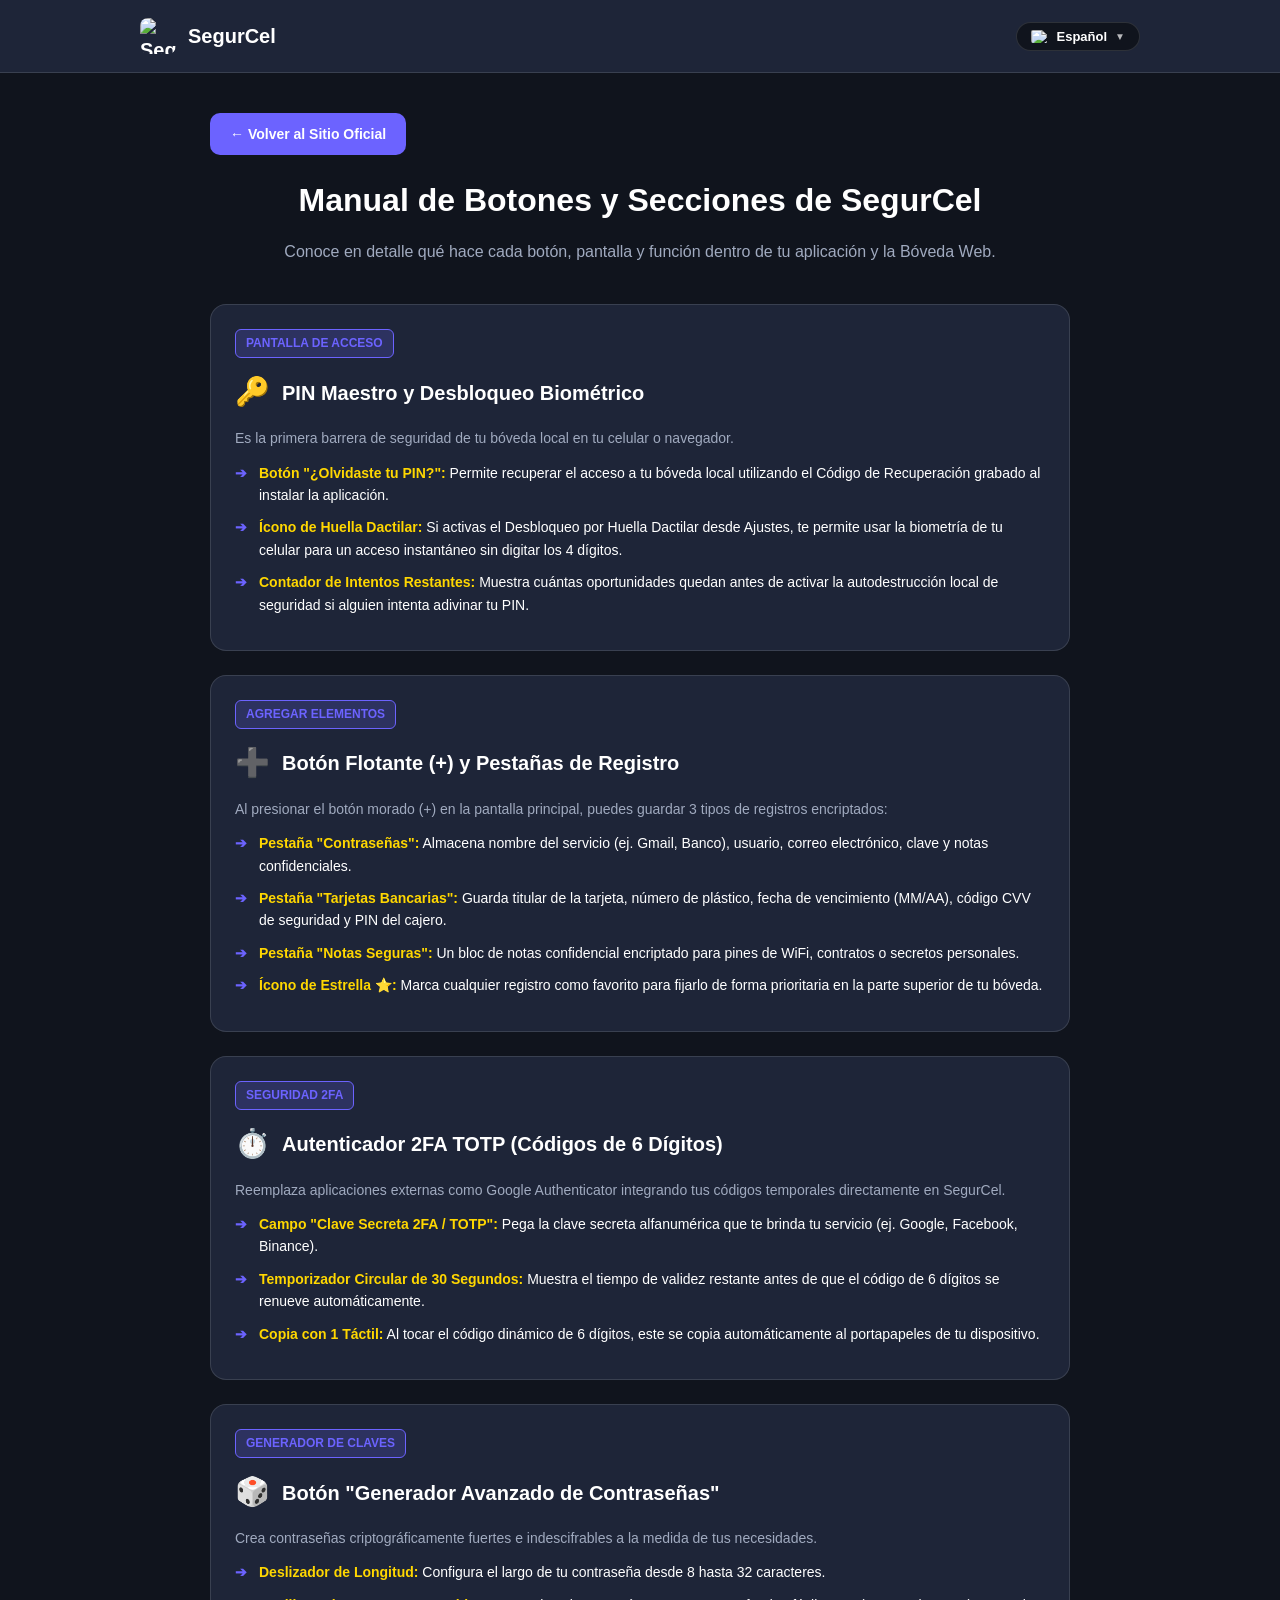
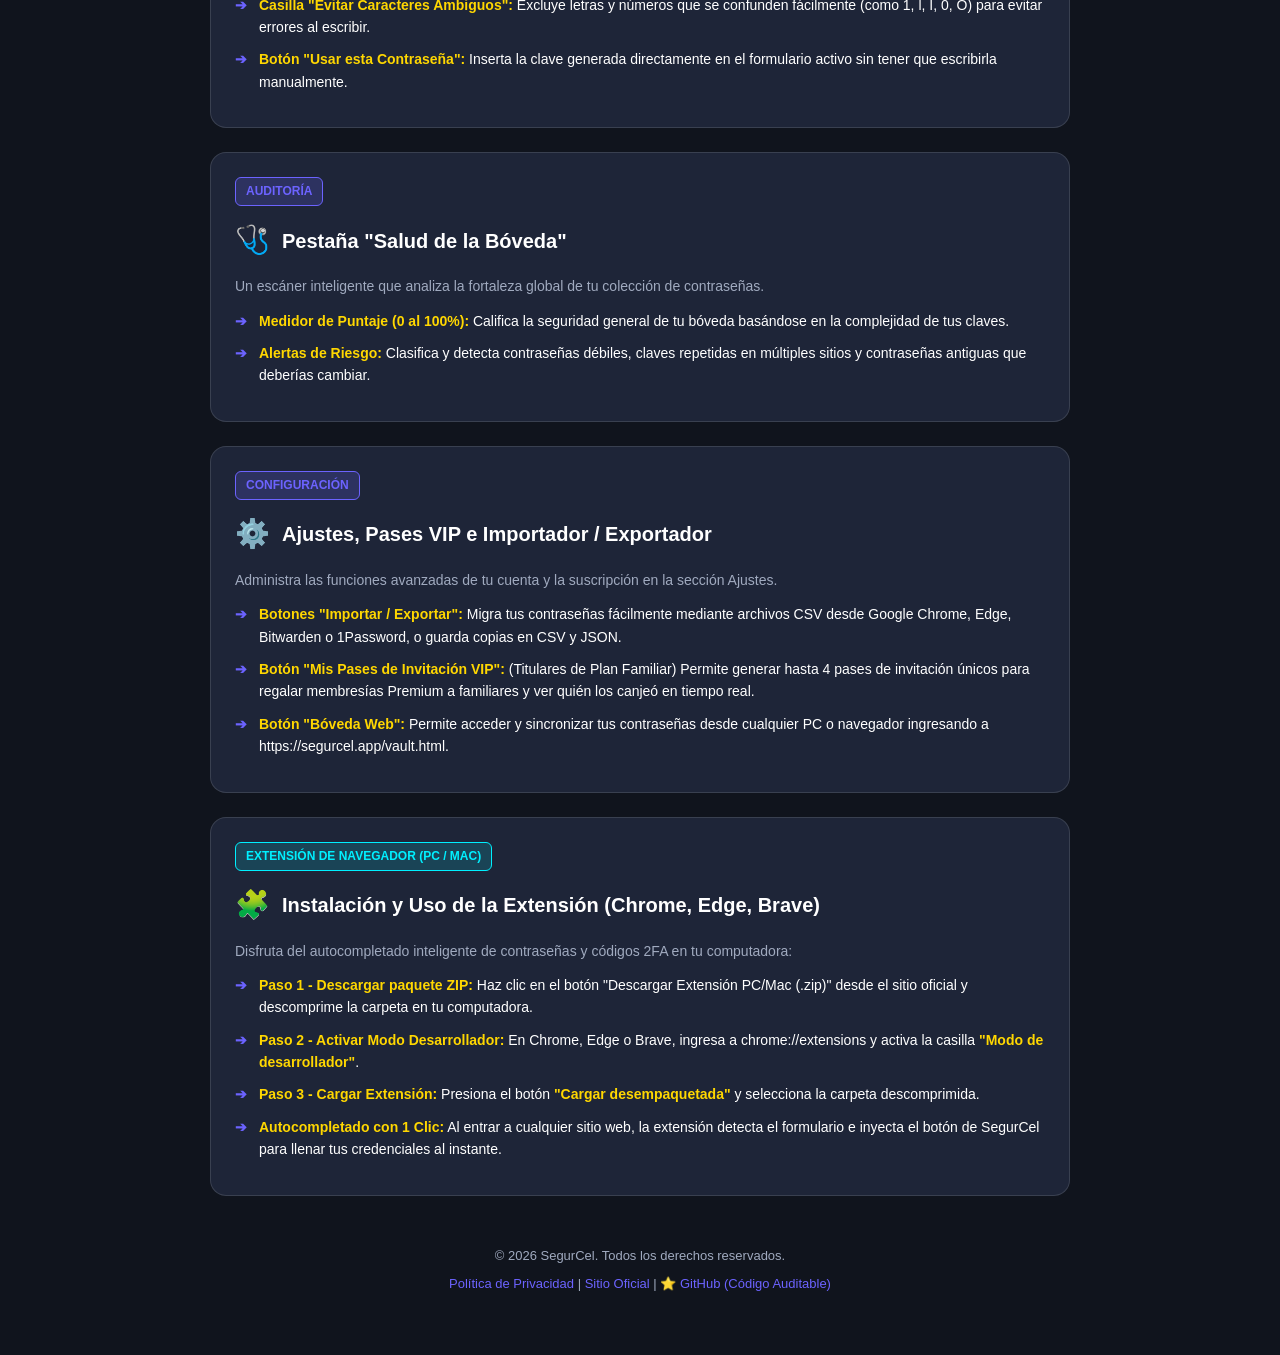
==== commit 5fcf2fae: "feat: Integrate GitHub open source auditability badges and buttons across web footers and app About " ====
--- a/web/guide.html
+++ b/web/guide.html
@@ -389,8 +389,9 @@
         <footer>
             <p id="footerCopyright">&copy; 2026 SegurCel. Todos los derechos reservados.</p>
             <p style="margin-top: 8px;">
-                <a href="privacy.html" id="linkFooterPrivacy">Política de Privacidad</a> |
-                <a href="index.html" id="linkFooterOfficial">Sitio Oficial</a>
+                <a href="/privacy" id="linkFooterPrivacy">Política de Privacidad</a> |
+                <a href="/" id="linkFooterOfficial">Sitio Oficial</a> |
+                <a href="https://github.com/ambuydev/SegurCel" target="_blank" id="linkFooterGithub">⭐ GitHub (Código Auditable)</a>
             </p>
         </footer>
     </div>
@@ -810,29 +811,15 @@
         }
 
         function toggleLangMenu(event) {
-            if (event) event.stopPropagation();
-            const menu = document.getElementById("langMenu");
-            if (menu) menu.classList.toggle("show");
+            SegurCelNav.toggleLangMenu(event);
         }
 
         function selectLanguage(lang, flagUrl, name) {
-            const flagEl = document.getElementById("selectedFlag");
-            const nameEl = document.getElementById("selectedLangName");
-            if (flagEl) flagEl.src = flagUrl;
-            if (nameEl) nameEl.innerText = name;
-            const menu = document.getElementById("langMenu");
-            if (menu) menu.classList.remove("show");
-            changeLanguage(lang);
+            SegurCelNav.selectLanguage(lang, (l) => changeLanguage(l));
         }
 
         window.onload = function() {
-            const urlParams = new URLSearchParams(window.location.search);
-            const langParam = urlParams.get('lang');
-            if (langParam && dict[langParam]) {
-                selectLanguage(langParam, flagsMap[langParam], namesMap[langParam]);
-            } else {
-                changeLanguage('es');
-            }
+            SegurCelNav.init((l) => changeLanguage(l));
         };
 
         window.onclick = function(event) {
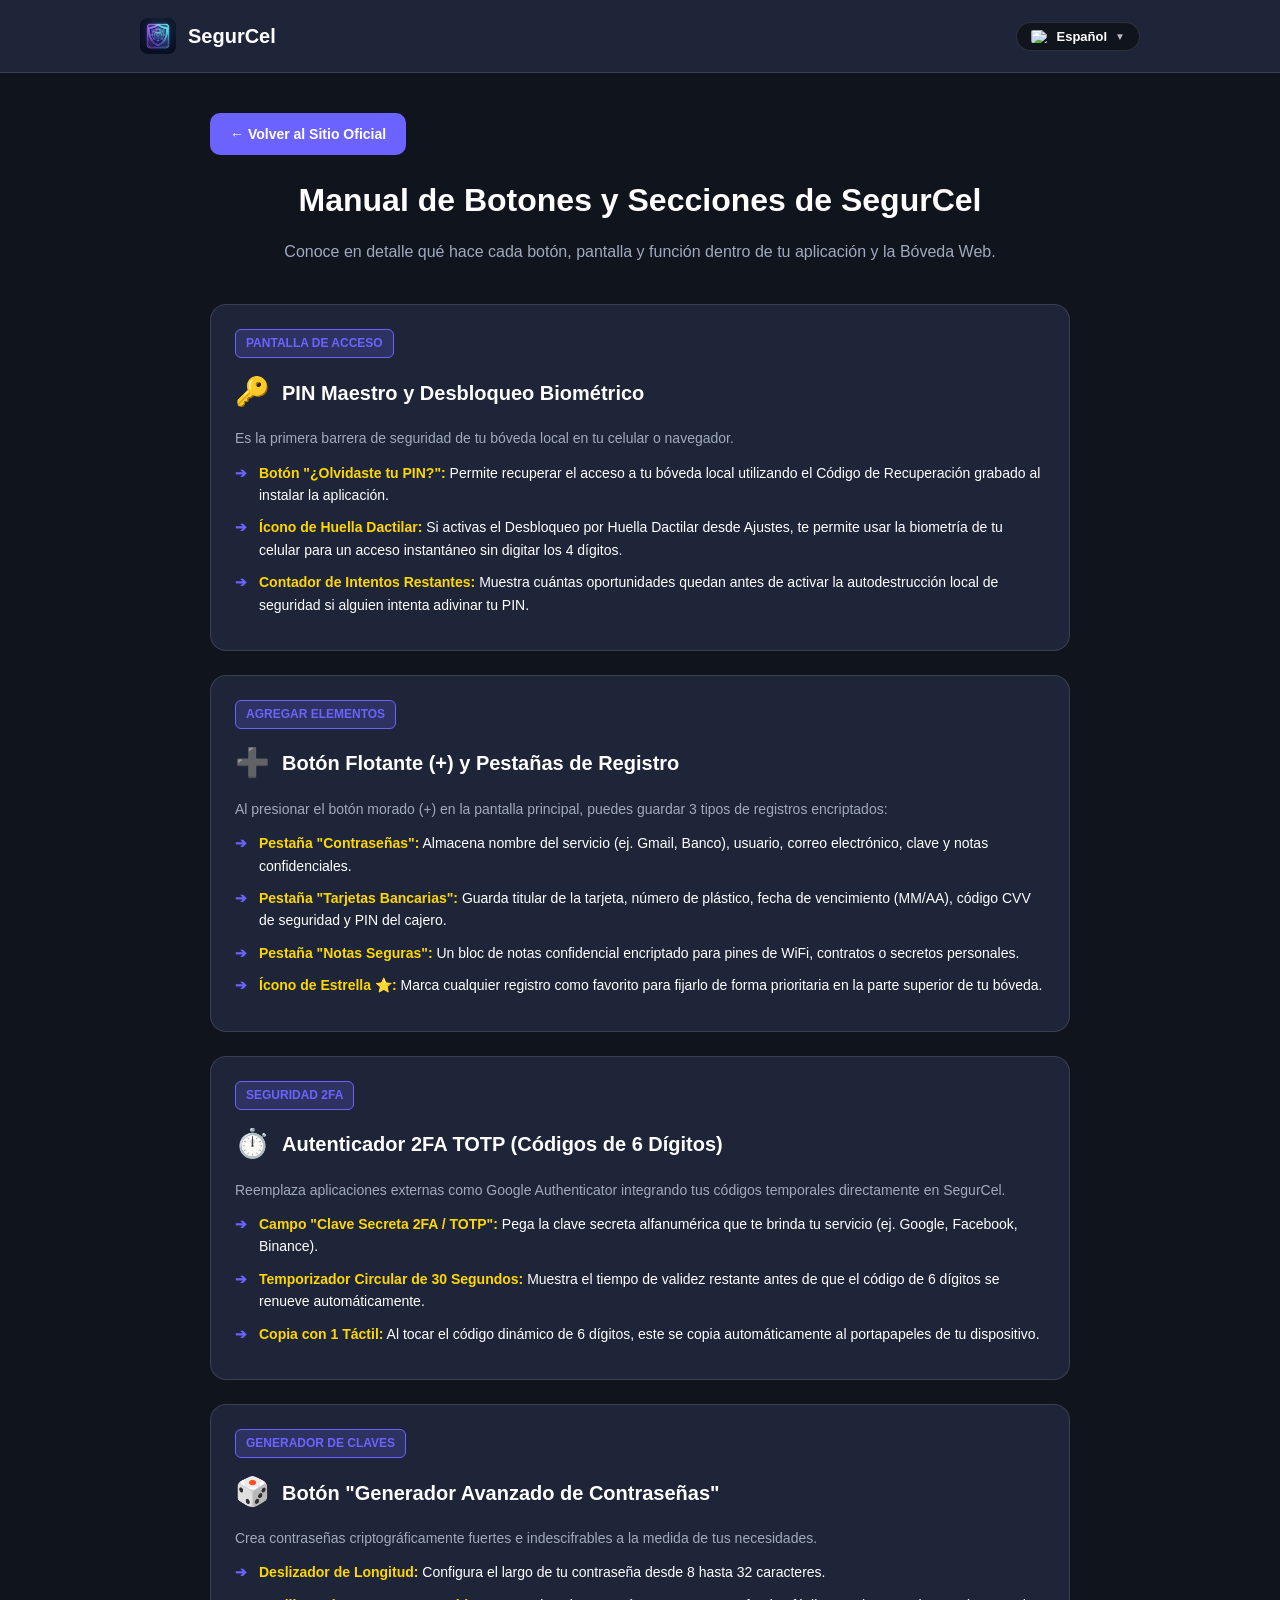
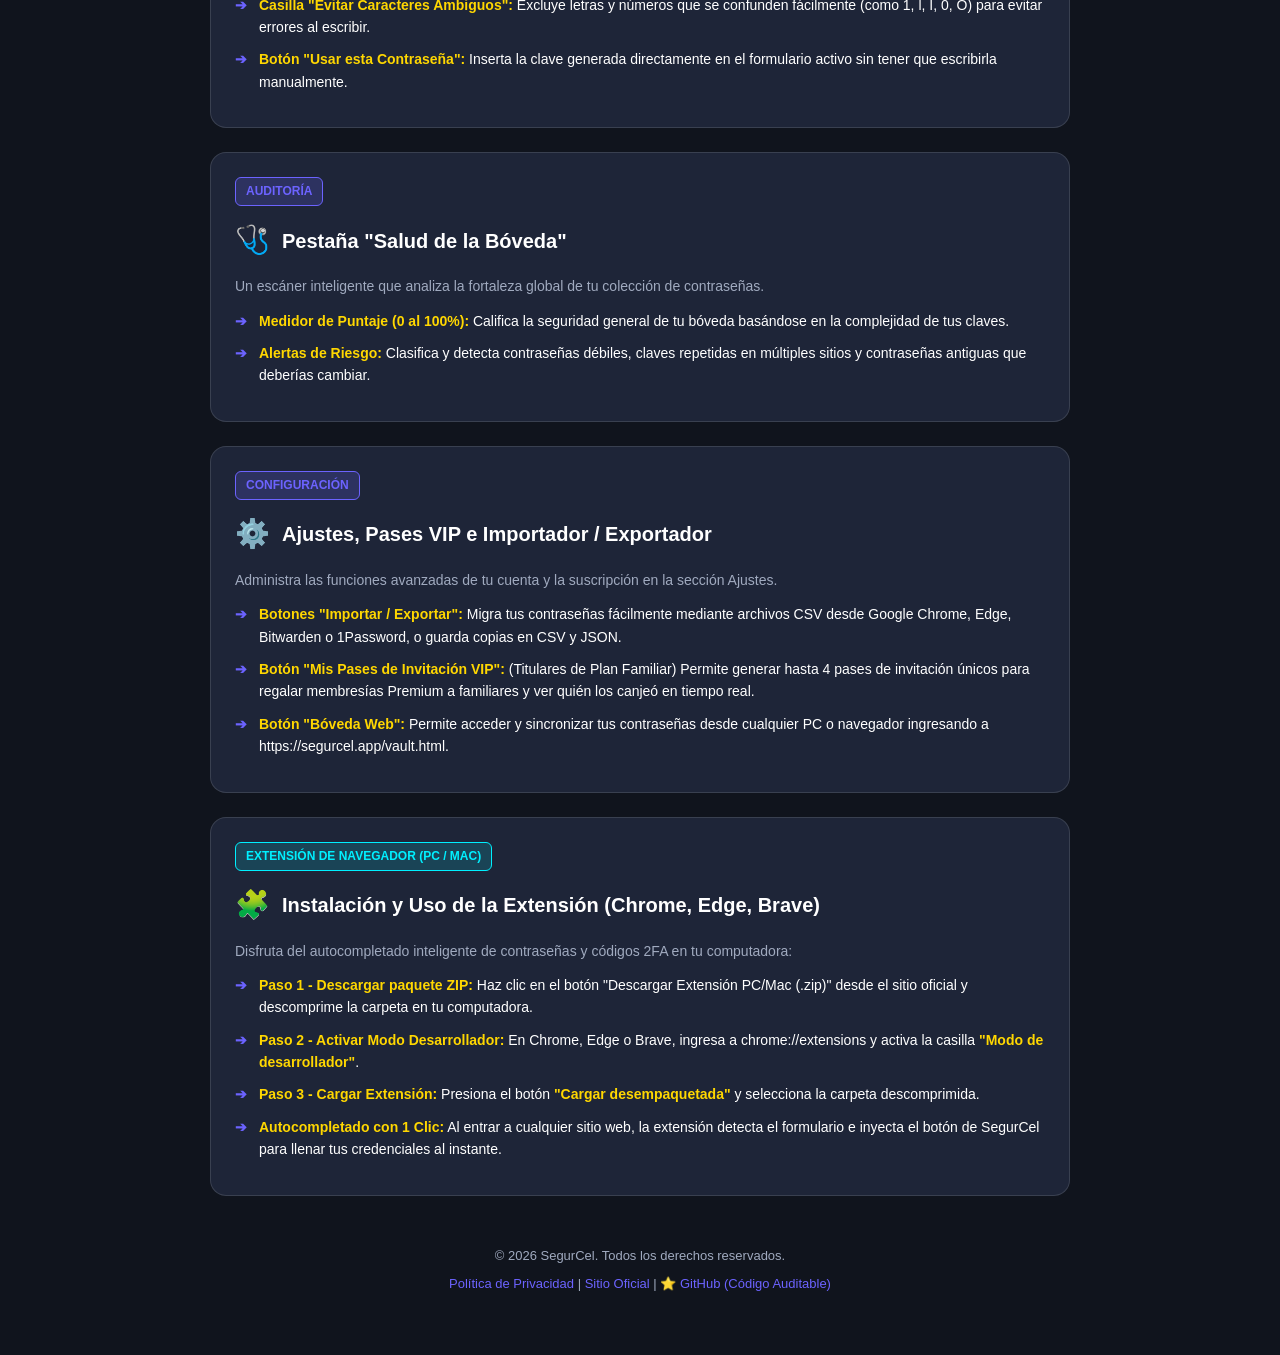
==== commit 464279c3: "fix: Eliminate remaining index.html links in guide.html and privacy.html replacing with clean URLs /" ====
--- a/web/guide.html
+++ b/web/guide.html
@@ -249,8 +249,8 @@
 <body>
     <header>
         <div class="nav-container">
-            <a href="index.html" class="brand">
-                <img src="assets/assets/html/logo_solo.jpeg" alt="SegurCel Logo">
+            <a href="/?lang=es" class="brand">
+                <img src="assets/html/logo_solo.jpeg" alt="SegurCel Logo">
                 <span>SegurCel</span>
             </a>
             <div class="lang-dropdown">
@@ -276,7 +276,7 @@
     </header>
 
     <div class="container">
-        <a href="index.html" class="btn-back" id="btnBack">← Volver al Sitio Oficial</a>
+        <a href="/?lang=es" class="btn-back" id="btnBack">← Volver al Sitio Oficial</a>
         <h1 class="guide-title" id="guideTitle">Manual de Botones y Secciones de SegurCel</h1>
         <p class="guide-subtitle" id="guideSub">Conoce en detalle qué hace cada botón, pantalla y función dentro de tu aplicación y la Bóveda Web.</p>
 
@@ -754,7 +754,7 @@
             if (nameEl && namesMap[currentLang]) nameEl.innerText = namesMap[currentLang];
 
             if (document.getElementById("btnBack")) document.getElementById("btnBack").innerText = data.btnBack;
-            if (document.getElementById("btnBack")) document.getElementById("btnBack").href = "index.html?lang=" + currentLang;
+            if (document.getElementById("btnBack")) document.getElementById("btnBack").href = "/?lang=" + currentLang;
             if (document.getElementById("guideTitle")) document.getElementById("guideTitle").innerText = data.title;
             if (document.getElementById("guideSub")) document.getElementById("guideSub").innerText = data.sub;
 
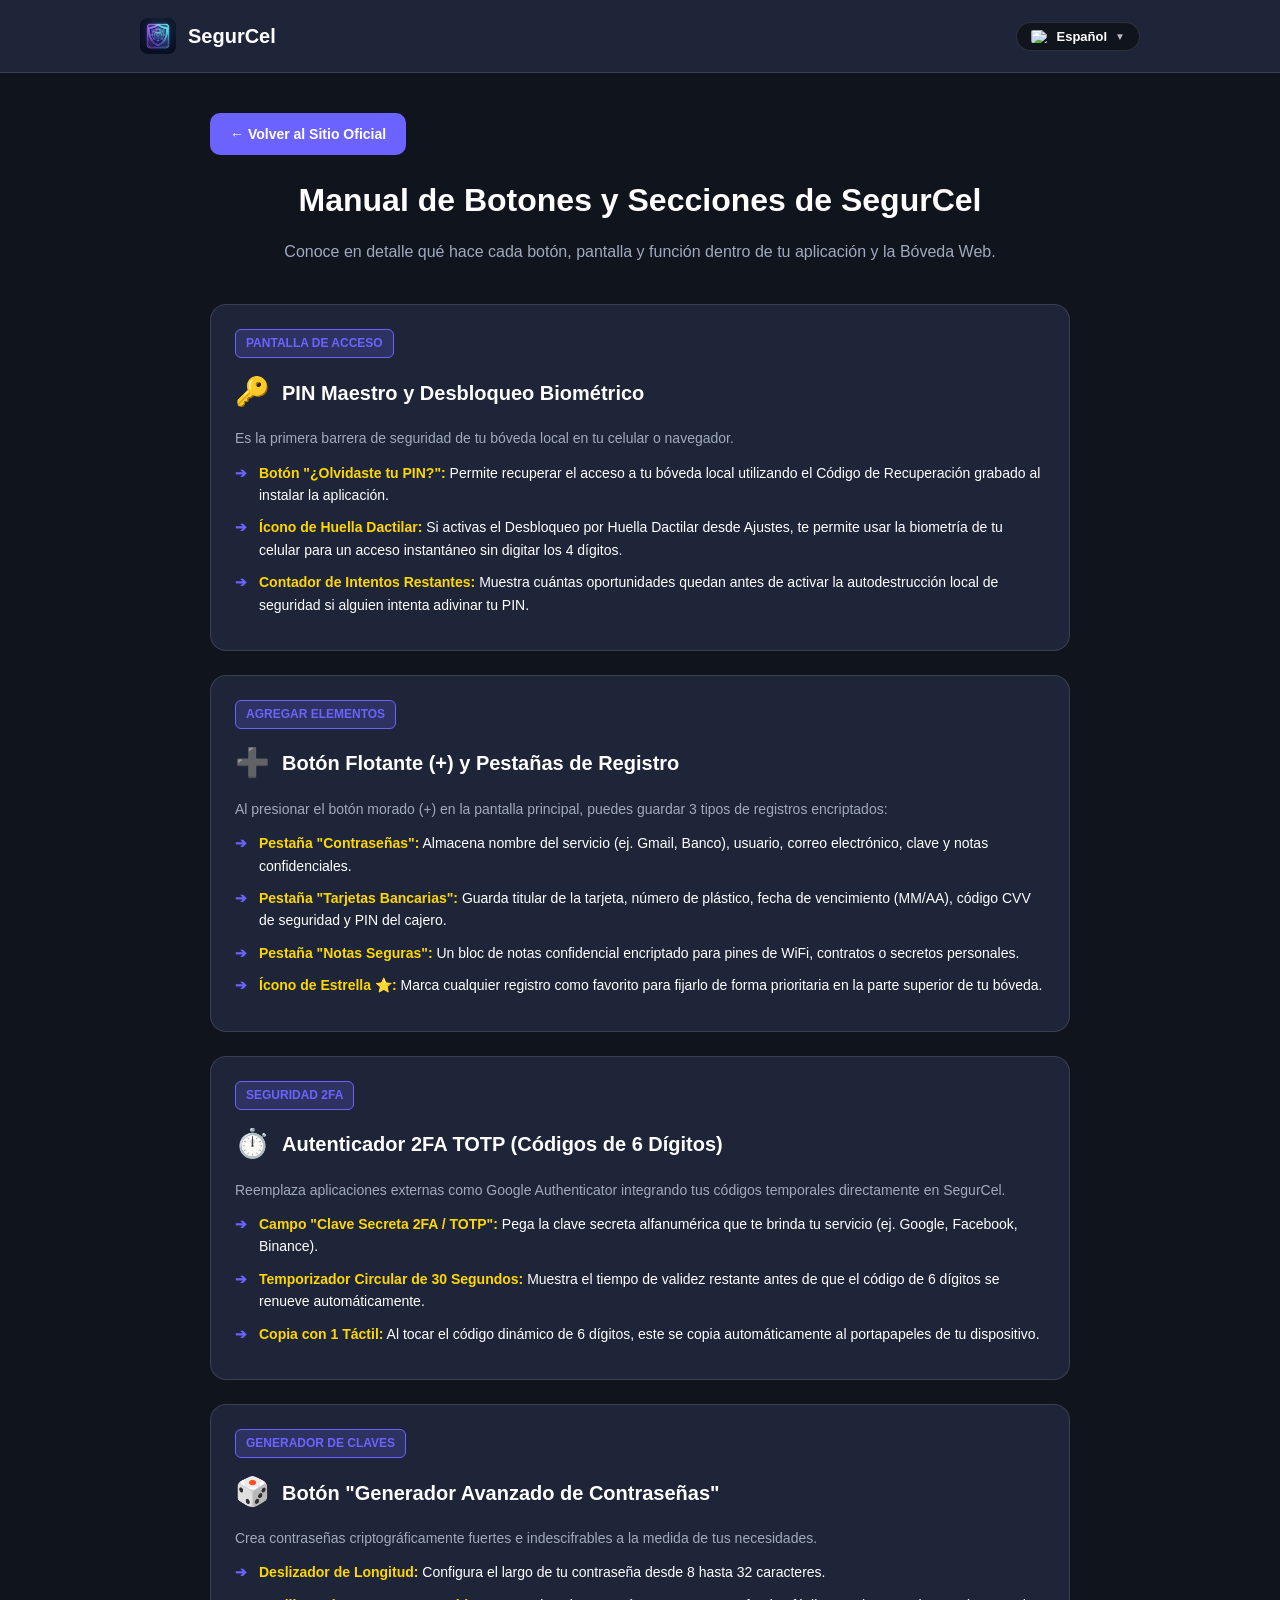
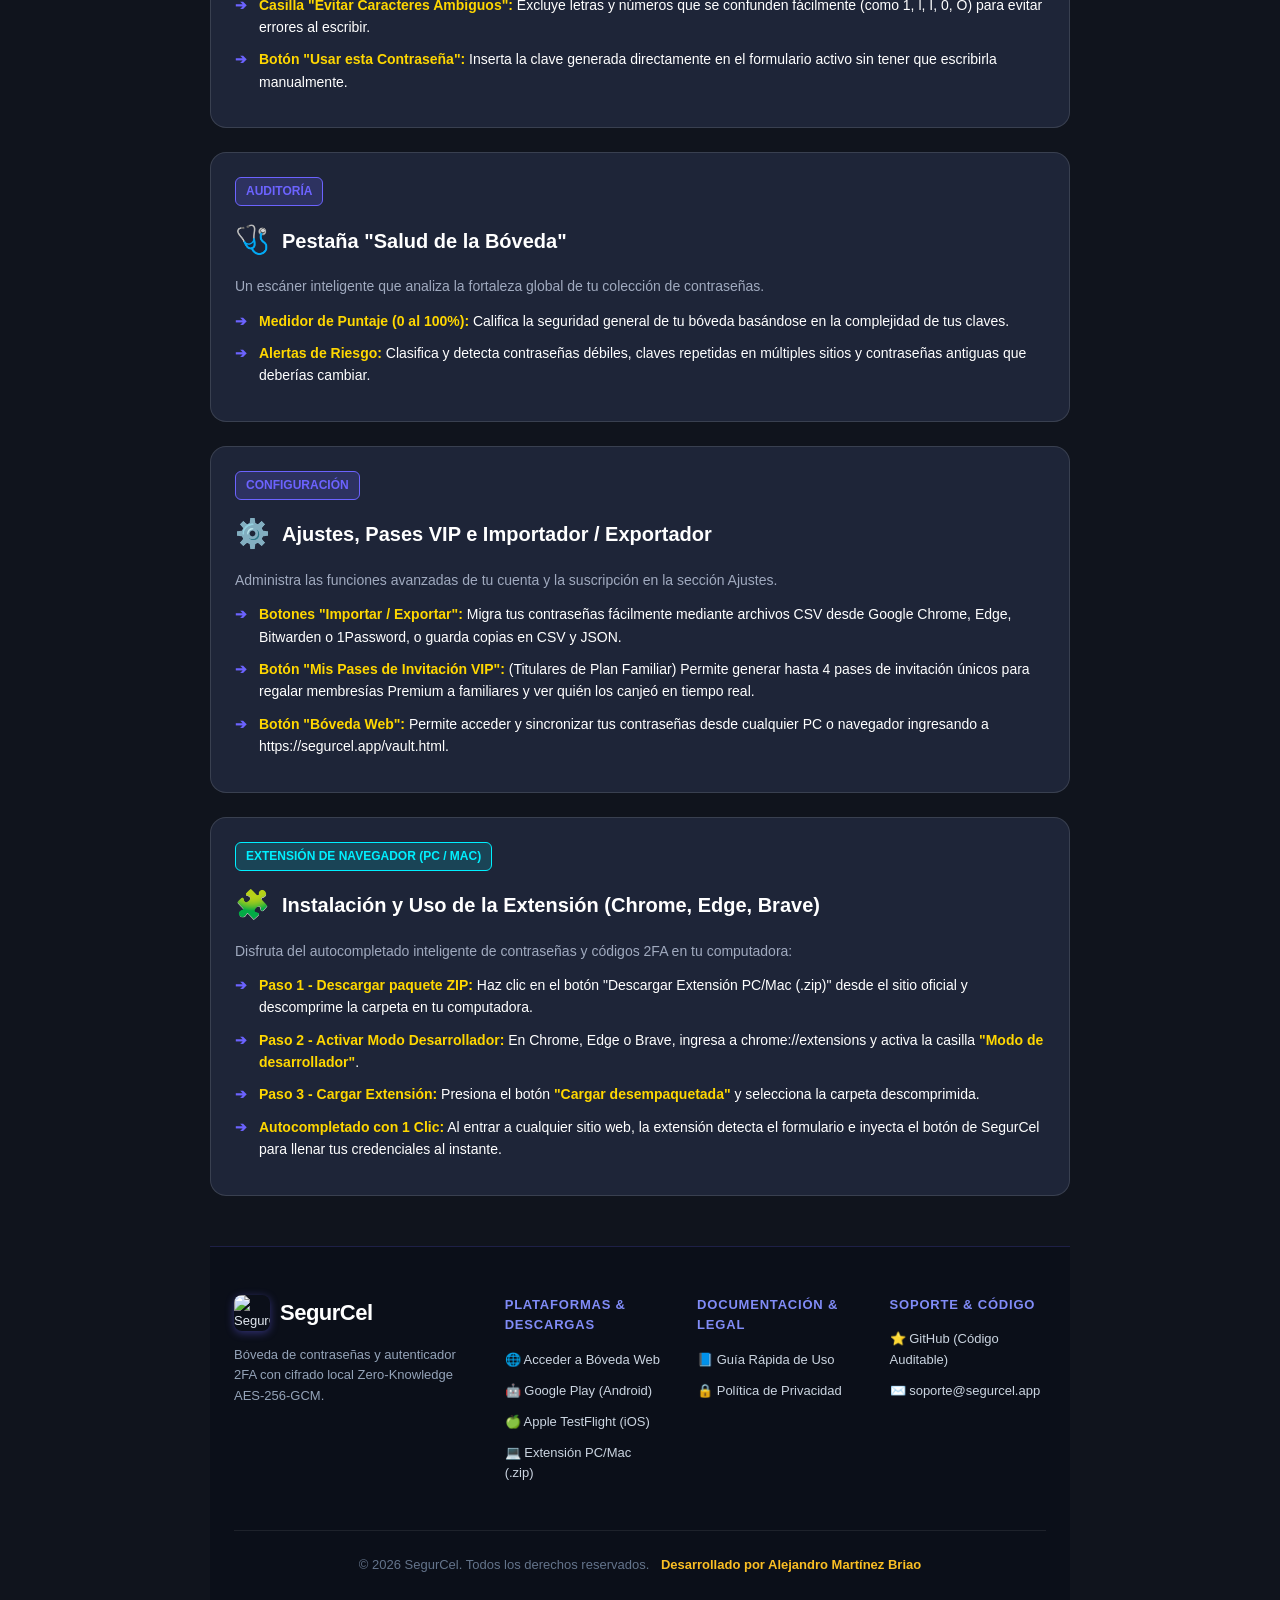
==== commit 9e92ef51: "feat(web): add Apple TestFlight (iOS) beta link and redesign multi-column footer across all 14 langu" ====
--- a/web/guide.html
+++ b/web/guide.html
@@ -386,14 +386,7 @@
             </ul>
         </div>
 
-        <footer>
-            <p id="footerCopyright">&copy; 2026 SegurCel. Todos los derechos reservados.</p>
-            <p style="margin-top: 8px;">
-                <a href="/privacy" id="linkFooterPrivacy">Política de Privacidad</a> |
-                <a href="/" id="linkFooterOfficial">Sitio Oficial</a> |
-                <a href="https://github.com/ambuydev/SegurCel" target="_blank" id="linkFooterGithub">⭐ GitHub (Código Auditable)</a>
-            </p>
-        </footer>
+    <footer></footer>
     </div>
 
     <script src="navbar.js"></script>
@@ -737,6 +730,134 @@
                 s7_2: "<strong>Шаг 2 - Включить режим разработчика:</strong> В Chrome, Edge или Brave перейдите по адресу <code>chrome://extensions</code> и включите <strong>\"Режим разработчика\"</strong>.",
                 s7_3: "<strong>Шаг 3 - Загрузить расширение:</strong> Нажмите <strong>\"Загрузить распакованное расширение\"</strong> и выберите распакованную папку.",
                 s7_4: "<strong>Автозаполнение в 1 клик:</strong> При посещении любого сайта расширение распознает форму и показывает кнопку SegurCel для мгновенного ввода данных."
+            },
+            it: {
+                btnBack: "← Torna al Sito Ufficiale", title: "Manuale dei Pulsanti e delle Funzioni SegurCel", sub: "Scopri in dettaglio cosa fa ogni pulsante, schermata e funzione all'interno della tua applicazione e della Bóveda Web.",
+                s1_b: "SCHERMATA DI ACCESSO", s1_t: "PIN Maestro e Sblocco Biometrico", s1_x: "È la prima barriera di sicurezza della tua cassaforte locale sul telefono o nel browser.",
+                s1_1: "<strong>Pulsante \"PIN Dimenticato?\":</strong> Ripristina l'accesso alla tua cassaforte locale utilizzando il Codice di Recupero salvato durante la configurazione.",
+                s1_2: "<strong>Icona Impronta Digitale:</strong> Se attivi lo Sblocco Impronta dalle Impostazioni, ti permette di usare la biometria per un accesso istantaneo senza digitare le 4 cifre.",
+                s1_3: "<strong>Contatore Tentativi Rimasti:</strong> Mostra i tentativi rimasti prima di attivare l'autodistruzione di sicurezza locale se qualcuno tenta di indovinare il tuo PIN.",
+                s2_b: "AGGIUNGI ELEMENTI", s2_t: "Pulsante Fluttuante (+) e Schede di Registrazione", s2_x: "Toccando il pulsante viola (+) nella schermata principale puoi salvare 3 tipi di record crittografati:",
+                s2_1: "<strong>Scheda \"Password\":</strong> Memorizza nome del servizio (es. Gmail, Banca), nome utente, email, password e note riservate.",
+                s2_2: "<strong>Scheda \"Carte Bancarie\":</strong> Salva titolare della carta, numero, data di scadenza (MM/AA), codice di sicurezza CVV e PIN del bancomat.",
+                s2_3: "<strong>Scheda \"Note Sicure\":</strong> Un blocco note riservato e crittografato per PIN Wi-Fi, contratti o segreti personali.",
+                s2_4: "<strong>Icona Stella ⭐:</strong> Contrassegna qualsiasi elemento come preferito per fissarlo in cima alla tua cassaforte.",
+                s3_b: "SICUREZZA 2FA", s3_t: "Autenticatore 2FA TOTP (Codici a 6 Cifre)", s3_x: "Sostituisce applicazioni esterne come Google Authenticator integrando i tuoi codici temporanei direttamente in SegurCel.",
+                s3_1: "<strong>Campo \"Chiave Segreta 2FA / TOTP\":</strong> Incolla la chiave segreta alfanumerica fornita dal tuo servizio (es. Google, Binance).",
+                s3_2: "<strong>Timer Circolare di 30 Secondi:</strong> Mostra il tempo di validità rimanente prima che il codice di 6 cifre si rinnovi automaticamente.",
+                s3_3: "<strong>Copia con 1 Tocco:</strong> Toccando il codice dinamico a 6 cifre, questo viene automaticamente copiato negli appunti del dispositivo.",
+                s4_b: "GENERATORE DI CHIAVI", s4_t: "Pulsante \"Generatore Avanzato di Password\"", s4_x: "Crea password crittograficamente forti e indecifrabili su misura per le tue esigenze.",
+                s4_1: "<strong>Cursore Lunghezza:</strong> Configura la lunghezza della password da 8 a 32 caratteri.",
+                s4_2: "<strong>Casella \"Evita Caratteri Ambigui\":</strong> Esclude lettere e numeri facilmente confondibili (come 1, l, I, 0, O) per evitare errori.",
+                s4_3: "<strong>Pulsante \"Usa Questa Password\":</strong> Inserisce la chiave generata direttamente nel modulo attivo.",
+                s5_b: "AUDIT", s5_t: "Scheda \"Stato della Cassaforte\"", s5_x: "Uno scanner intelligente che analizza la forza globale della tua collezione di password.",
+                s5_1: "<strong>Misuratore di Punteggio (da 0 a 100%):</strong> Valuta la sicurezza generale della tua cassaforte in base alla complessità delle tue chiavi.",
+                s5_2: "<strong>Avvisi di Rischio:</strong> Rileva e classifica password deboli, chiavi riutilizzate su più siti e password vecchie da cambiare.",
+                s6_b: "IMPOSTAZIONI", s6_t: "Impostazioni, Pass VIP e Importa / Esporta", s6_x: "Gestisci le funzioni avanzate del tuo account e l'abbonamento nella sezione Impostazioni.",
+                s6_1: "<strong>Pulsanti \"Importa / Esporta\":</strong> Migra facilmente le tue password tramite file CSV da Google Chrome, Edge, Bitwarden o 1Password.",
+                s6_2: "<strong>Pulsante \"I Miei Pass Invito VIP\":</strong> (Titolari Piano Famiglia) Genera fino a 4 pass di invito unici per regalare abbonamenti Premium a familiari.",
+                s6_3: "<strong>Pulsante \"Bóveda Web\":</strong> Accedi e sincronizza le tue password da qualsiasi PC visitando https://segurcel.app/vault.html.",
+                s7_b: "ESTENSIONE BROWSER (PC / MAC)", s7_t: "Installazione e Uso dell'Estensione (Chrome, Edge, Brave)", s7_x: "Goditi l'autocompilazione intelligente di password e codici 2FA sul tuo computer:",
+                s7_1: "<strong>Passaggio 1 - Scarica pacchetto ZIP:</strong> Fai clic su \"Scarica Estensione PC/Mac (.zip)\" dal sito ufficiale ed estrai la cartella.",
+                s7_2: "<strong>Passaggio 2 - Attiva Modalità Sviluppatore:</strong> Su Chrome, Edge o Brave, vai su <code>chrome://extensions</code> e attiva <strong>\"Modalità sviluppatore\"</strong>.",
+                s7_3: "<strong>Passaggio 3 - Carica Estensione:</strong> Premi <strong>\"Carica estensione non impacchettata\"</strong> e seleziona la cartella estratta.",
+                s7_4: "<strong>Autocompilazione con 1 Clic:</strong> Entrando in qualsiasi sito web, l'estensione rileva il modulo e inietta il pulsante SegurCel per riempire le credenziali."
+            },
+            zh_HK: {
+                btnBack: "← 返回官方網站", title: "SegurCel 按鈕與功能使用手冊", sub: "詳細瞭解應用程式及 Web 保險庫中每個按鈕、螢幕及功能的作用。",
+                s1_b: "登入螢幕", s1_t: "主 PIN 碼與生物識別解鎖", s1_x: "這是手機或瀏覽器本地保險庫的第一道安全屏障。",
+                s1_1: "<strong>\"忘記 PIN 碼？\"按鈕：</strong> 使用初始設定時儲存的復原碼重置並恢復本地保險庫存取權。",
+                s1_2: "<strong>指紋圖示：</strong> 若在設定中啟用指紋解鎖，可使用生物識別快速登入而無需輸入 4 位 PIN 碼。",
+                s1_3: "<strong>剩餘嘗試次數計數器：</strong> 顯示觸發本地安全自毀前剩餘的試錯次數。",
+                s2_b: "新增項目", s2_t: "浮動 (+) 按鈕與記錄分頁", s2_x: "點擊主螢幕上的紫色 (+) 按鈕可儲存 3 種加密記錄：",
+                s2_1: "<strong>\"密碼\"分頁：</strong> 儲存服務名稱（如 Gmail、銀行）、用戶名、電郵、密碼及機密備忘。",
+                s2_2: "<strong>\"銀行卡\"分頁：</strong> 儲存持卡人姓名、卡號、到期日 (MM/YY)、CVV 安全碼及提款卡 PIN 碼。",
+                s2_3: "<strong>\"安全備忘\"分頁：</strong> 加密機密記事本，用於儲存 WiFi PIN 碼、合約或個人秘密。",
+                s2_4: "<strong>星星圖示 ⭐：</strong> 將任何記錄標記為最愛，以便優先固定在保險庫頂部。",
+                s3_b: "2FA 安全", s3_t: "2FA TOTP 驗證器 (6 位數驗證碼)", s3_x: "替代 Google Authenticator 等第三方 Apps，直接在 SegurCel 生成臨時動態碼。",
+                s3_1: "<strong>\"2FA / TOTP 秘鑰\"欄位：</strong> 貼上服務商提供的金鑰（如 Google、Binance）。",
+                s3_2: "<strong>30 秒圓形計時器：</strong> 顯示 6 位數驗證碼自動更新前的剩餘有效時間。",
+                s3_3: "<strong>一觸即複製：</strong> 點擊 6 位數動態碼即可自動複製到裝置剪貼簿。",
+                s4_b: "密碼生成器", s4_t: "「高級密碼生成器」按鈕", s4_x: "依據您的需求生成密碼學強度的高強度密碼。",
+                s4_1: "<strong>長度滑塊：</strong> 設定密碼長度（8 至 32 個字元）。",
+                s4_2: "<strong>「避免易混淆字元」複選框：</strong> 排除易混淆字元（如 1, l, I, 0, O）以防輸入錯誤。",
+                s4_3: "<strong>「使用此密碼」按鈕：</strong> 直接將生成的密碼填入當前表單。",
+                s5_b: "審計", s5_t: "「保險庫健康度」分頁", s5_x: "智能掃描器分析您密碼庫的整體安全強度。",
+                s5_1: "<strong>安全評分儀表 (0-100%)：</strong> 基於密碼複雜度評估保險庫整體安全度。",
+                s5_2: "<strong>風險警報：</strong> 分類並檢測弱密碼、跨站重複密碼及舊密碼。",
+                s6_b: "設定", s6_t: "設定、VIP 通行證與匯入/匯出", s6_x: "在設定區域管理高級功能及訂閱狀態。",
+                s6_1: "<strong>「匯入/匯出」按鈕：</strong> 透過 CSV 檔案輕鬆從 Chrome、Edge、Bitwarden 或 1Password 遷移密碼。",
+                s6_2: "<strong>「我的 VIP 邀請通行證」按鈕：</strong> (家庭計劃擁有者) 最多可生成 4 張 VIP 通行證贈予親友 Premium 會籍。",
+                s6_3: "<strong>「Web 保險庫」按鈕：</strong> 透過 https://segurcel.app/vault.html 從任何 PC 存取並同步密碼。",
+                s7_b: "瀏覽器擴充功能 (PC / MAC)", s7_t: "擴充功能安裝與使用 (Chrome, Edge, Brave)", s7_x: "在電腦上享受密碼及 2FA 驗證碼的智慧自動填寫：",
+                s7_1: "<strong>步驟 1 - 下載 ZIP 套件：</strong> 點擊官方網站的「下載 PC/Mac 擴充功能 (.zip)」並解壓縮資料夾。",
+                s7_2: "<strong>步驟 2 - 開啟開發者模式：</strong> 在 Chrome、Edge 或 Brave 前往 <code>chrome://extensions</code> 並啟用<strong>「開發者模式」</strong>。",
+                s7_3: "<strong>步驟 3 - 載入擴充功能：</strong> 點擊<strong>「載入已解壓縮的擴充功能」</strong>並選擇解壓後的資料夾。",
+                s7_4: "<strong>一鍵自動填寫：</strong> 瀏覽任何網站時，擴充功能會自動偵測表單並顯示 SegurCel 按鈕進行填寫。"
+            },
+            ar: {
+                btnBack: "← العودة إلى الموقع الرسمي", title: "دليل أزرار وميزات SegurCel", sub: "تعرف بالتفصيل على وظيفة كل زر وشاشة وميزة داخل التطبيق والخزنة السحابية.",
+                s1_b: "شاشة الدخول", s1_t: "رمز PIN الرئيسي وإلغاء القفل بالبصمة", s1_x: "هذه هي جدار الحماية الأول لخزنتك المحلية على هاتفك أو متصفحك.",
+                s1_1: "<strong>زر \"هل نسيت رمز PIN؟\":</strong> يستعيد الوصول إلى خزنتك المحلية باستخدام رمز الاسترداد المحفوظ أثناء الإعداد.",
+                s1_2: "<strong>أيقونة بصمة الأصبع:</strong> تتيح لك استخدام البصمة للدخول السريع دون كتابة 4 أرقام.",
+                s1_3: "<strong>عداد المحاولات المتبقية:</strong> يعرض المحاولات المتبقية قبل تفعيل التدمير الذاتي المحلي للأمان.",
+                s2_b: "إضافة عناصر", s2_t: "الزر العائم (+) وتبويبات السجلات", s2_x: "الضغط على الزر البنفسجي (+) يتيح لك حفظ 3 أنواع من السجلات المشفرة:",
+                s2_1: "<strong>تبويب \"كلمات المرور\":</strong> يحفظ اسم الخدمة (مثل Gmail، البنك)، اسم المستخدم، البريد، والملاحظات السرية.",
+                s2_2: "<strong>تبويب \"البطاقات المصرفية\":</strong> يحفظ اسم حامل البطاقة، الرقم، تاريخ الانتهاء، رمز CVV ورمز PIN للصراف.",
+                s2_3: "<strong>تبويب \"الملاحظات الآمنة\":</strong> دفتر ملاحظات مشفر لرموز Wi-Fi، العقود أو الأسرار الشخصية.",
+                s2_4: "<strong>أيقونة النجمة ⭐:</strong> تميز أي عنصر كمفضل لتثبيته في أعلى الخزنة.",
+                s3_b: "أمان 2FA", s3_t: "مصرّح 2FA TOTP (رموز من 6 أرقام)", s3_x: "بديل لتطبيق Google Authenticator بتوليد رموزك المؤقتة مباشرة داخل SegurCel.",
+                s3_1: "<strong>حقل \"مفتاح 2FA / TOTP السر\":</strong> الصق المفتاح السري الذي تمنحك إياه الخدمة (مثل Google، Binance).",
+                s3_2: "<strong>مؤقت دائم بـ 30 ثانية:</strong> يعرض الوقت المتبقي قبل تجديد الرمز المكون من 6 أرقام تلقائياً.",
+                s3_3: "<strong>نسخ بنقرة واحدة:</strong> بالنقر على الرمز الديناميكي يتم نسخه فوراً للحافظة.",
+                s4_b: "مولد المفاتيح", s4_t: "زر \"مولد كلمات المرور المتقدم\"", s4_x: "ينشئ كلمات مرور فائقة القوة وغير قابلة للاختراق حسب احتياجك.",
+                s4_1: "<strong>شريط الطول:</strong> يحدد طول كلمة المرور من 8 إلى 32 حرفاً.",
+                s4_2: "<strong>مربع \"تجنب الأحرف الغامضة\":</strong> يستبعد الأحرف المتشابهة (مثل 1, l, I, 0, O) لمنع الأخطاء.",
+                s4_3: "<strong>زر \"استخدام كلمة المرور هذه\":</strong> يدرج المفتاح المولد مباشرة في النموذج النشط.",
+                s5_b: "التدقيق", s5_t: "تبويب \"سلامة الخزنة\"", s5_x: "فاحص ذكي يحلل القوة الإجمالية لمجموعة كلمات المرور الخاصة بك.",
+                s5_1: "<strong>مقياس النتيجة (0 إلى 100٪):</strong> يقيم أمان الخزنة بناءً على تعقيد مفاتيحك.",
+                s5_2: "<strong>تنبيهات المخاطر:</strong> يكتشف كلمات المرور الضعيفة والمكررة والقديمة.",
+                s6_b: "الإعدادات", s6_t: "الإعدادات، تصاريح VIP والاستيراد/التصدير", s6_x: "إدارة ميزات حسابك والاشتراك في قسم الإعدادات.",
+                s6_1: "<strong>أزرار \"استيراد / تصدير\":</strong> نقل كلمات المرور بسهولة عبر ملفات CSV من Chrome أو Bitwarden.",
+                s6_2: "<strong>زر \"تصاريح دعوة VIP\":</strong> (مالكو الخطة العائلية) إنشاء حتى 4 تصاريح لإهداء اشتراكات Premium.",
+                s6_3: "<strong>زر \"الخزنة السحابية\":</strong> الوصول لمزامنة كلمات المرور من أي كمبيوتر عبر https://segurcel.app/vault.html.",
+                s7_b: "إضافة المتصفح (PC / MAC)", s7_t: "تثبيت واستخدام الإضافة (Chrome, Edge, Brave)", s7_x: "استمتع بالإكمال التلقائي الذكي لكلمات المرور ورموز 2FA على كمبيوترك:",
+                s7_1: "<strong>الخطوة 1 - تحميل ملف ZIP:</strong> انقر على \"تحميل إضافة الكمبيوتر (.zip)\" وفك الضغط عن المجلد.",
+                s7_2: "<strong>الخطوة 2 - تفعيل وضع المطور:</strong> في المتصفح ادخل إلى <code>chrome://extensions</code> وفعل <strong>\"وضع المطور\"</strong>.",
+                s7_3: "<strong>الخطوة 3 - تحميل الإضافة:</strong> اضغط على <strong>\"تحميل الإضافة مفكوكة الضغط\"</strong> واختر المجلد.",
+                s7_4: "<strong>إكمال تلقائي بنقرة واحدة:</strong> عند زيارة أي موقع تكتشف الإضافة النموذج وتدرج زر SegurCel لتعبئة بياناتك."
+            },
+            id: {
+                btnBack: "← Kembali ke Situs Resmi", title: "Panduan Tombol & Fitur SegurCel", sub: "Pelajari secara detail fungsi setiap tombol, layar, dan fitur di dalam aplikasi Anda dan Brankas Web.",
+                s1_b: "LAYAR AKSES", s1_t: "PIN Utama & Pembuka Kunci Biometrik", s1_x: "Ini adalah penghalang keamanan pertama dari brankas lokal di ponsel atau browser Anda.",
+                s1_1: "<strong>Tombol \"Lupa PIN Anda?\":</strong> Memulihkan akses ke brankas lokal menggunakan Kode Pemulihan yang disimpan saat pendaftaran.",
+                s1_2: "<strong>Ikon Sidik Jari:</strong> Jika mengaktifkan Pembuka Sidik Jari di Pengaturan, Anda dapat menggunakan biometrik untuk akses instan tanpa mengetik 4 digit.",
+                s1_3: "<strong>Penghitung Sisa Percobaan:</strong> Menampilkan sisa percobaan sebelum mengaktifkan self-destruct keamanan lokal jika seseorang mencoba menebak PIN Anda.",
+                s2_b: "TAMBAH ITEM", s2_t: "Tombol Melayang (+) & Tab Pendaftaran", s2_x: "Mengetuk tombol ungu (+) di layar utama memungkinkan Anda menyimpan 3 jenis catatan terenkripsi:",
+                s2_1: "<strong>Tab \"Kata Sandi\":</strong> Menyimpan nama layanan (mis. Gmail, Bank), nama pengguna, email, kata sandi, dan catatan rahasia.",
+                s2_2: "<strong>Tab \"Kartu Bank\":</strong> Menyimpan pemegang kartu, nomor kartu, tanggal kadaluarsa (MM/YY), kode CVV, dan PIN ATM.",
+                s2_3: "<strong>Tab \"Catatan Aman\":</strong> Buku catatan terenkripsi untuk PIN Wi-Fi, kontrak, atau rahasia pribadi.",
+                s2_4: "<strong>Ikon Bintang ⭐:</strong> Tandai catatan sebagai favorit untuk menyematkannya di bagian atas brankas Anda.",
+                s3_b: "KEAMANAN 2FA", s3_t: "Otentikator 2FA TOTP (Kode 6 Digit)", s3_x: "Menggantikan aplikasi pihak ketiga seperti Google Authenticator dengan menghasilkan kode sementara langsung di SegurCel.",
+                s3_1: "<strong>Bidang \"Kunci Rahasia 2FA / TOTP\":</strong> Tempel kunci rahasia yang diberikan oleh layanan Anda (mis. Google, Binance).",
+                s3_2: "<strong>Penghitung Waktu 30 Detik:</strong> Menampilkan sisa waktu sebelum kode 6 digit diperbarui secara otomatis.",
+                s3_3: "<strong>Salin dengan 1 Sentuhan:</strong> Mengetuk kode 6 digit akan menyalinnya secara otomatis ke papan klip.",
+                s4_b: "PEMBUAT KUNCI", s4_t: "Tombol \"Pembuat Kata Sandi Lanjutan\"", s4_x: "Membuat kata sandi yang kuat secara kriptografi sesuai kebutuhan Anda.",
+                s4_1: "<strong>Penggeser Panjang:</strong> Mengatur panjang kata sandi dari 8 hingga 32 karakter.",
+                s4_2: "<strong>Kotak \"Hindari Karakter Membingungkan\":</strong> Menghapus karakter yang membingungkan (seperti 1, l, I, 0, O) untuk mencegah kesalahan penulisan.",
+                s4_3: "<strong>Tombol \"Gunakan Kata Sandi Ini\":</strong> Memasukkan kunci yang dibuat langsung ke formulir aktif.",
+                s5_b: "AUDIT", s5_t: "Tab \"Kesehatan Brankas\"", s5_x: "Pemindai pintar yang menganalisis kekuatan keseluruhan koleksi kata sandi Anda.",
+                s5_1: "<strong>Pengukur Skor (0 hingga 100%):</strong> Menilai keamanan umum brankas berdasarkan kompleksitas kunci Anda.",
+                s5_2: "<strong>Peringatan Risiko:</strong> Mendeteksi kata sandi yang lemah, digunakan ulang, dan kata sandi lama yang harus diganti.",
+                s6_b: "PENGATURAN", s6_t: "Pengaturan, Tiket VIP & Impor / Ekspor", s6_x: "Kelola fitur lanjutan akun dan langganan Anda di bagian Pengaturan.",
+                s6_1: "<strong>Tombol \"Impor / Ekspor\":</strong> Migrasikan kata sandi dengan mudah melalui file CSV dari Chrome, Edge, Bitwarden, atau 1Password.",
+                s6_2: "<strong>Tombol \"Tiket Undangan VIP Saya\":</strong> (Pemilik Paket Keluarga) Buat hingga 4 tiket undangan untuk memberi keanggotaan Premium kepada keluarga.",
+                s6_3: "<strong>Tombol \"Brankas Web\":</strong> Akses dan sinkronkan kata sandi dari PC apa pun melalui https://segurcel.app/vault.html.",
+                s7_b: "EKSTENSI BROWSER (PC / MAC)", s7_t: "Pemasangan dan Penggunaan Ekstensi (Chrome, Edge, Brave)", s7_x: "Nikmati pengisian otomatis pintar kata sandi dan kode 2FA di komputer Anda:",
+                s7_1: "<strong>Langkah 1 - Unduh paket ZIP:</strong> Klik tombol \"Unduh Ekstensi PC/Mac (.zip)\" dari situs resmi dan ekstrak folder tersebut.",
+                s7_2: "<strong>Langkah 2 - Aktifkan Mode Pengembang:</strong> Di Chrome, Edge, atau Brave, buka <code>chrome://extensions</code> dan aktifkan <strong>\"Mode pengembang\"</strong>.",
+                s7_3: "<strong>Langkah 3 - Muat Ekstensi:</strong> Tekan tombol <strong>\"Muat yang tidak dikemas\"</strong> dan pilih folder yang diekstrak.",
+                s7_4: "<strong>Pengisian Otomatis 1 Klik:</strong> Saat mengunjungi situs web apa pun, ekstensi akan mendeteksi formulir dan menampilkan tombol SegurCel untuk mengisi kredensial secara instan."
             }
         };
 
